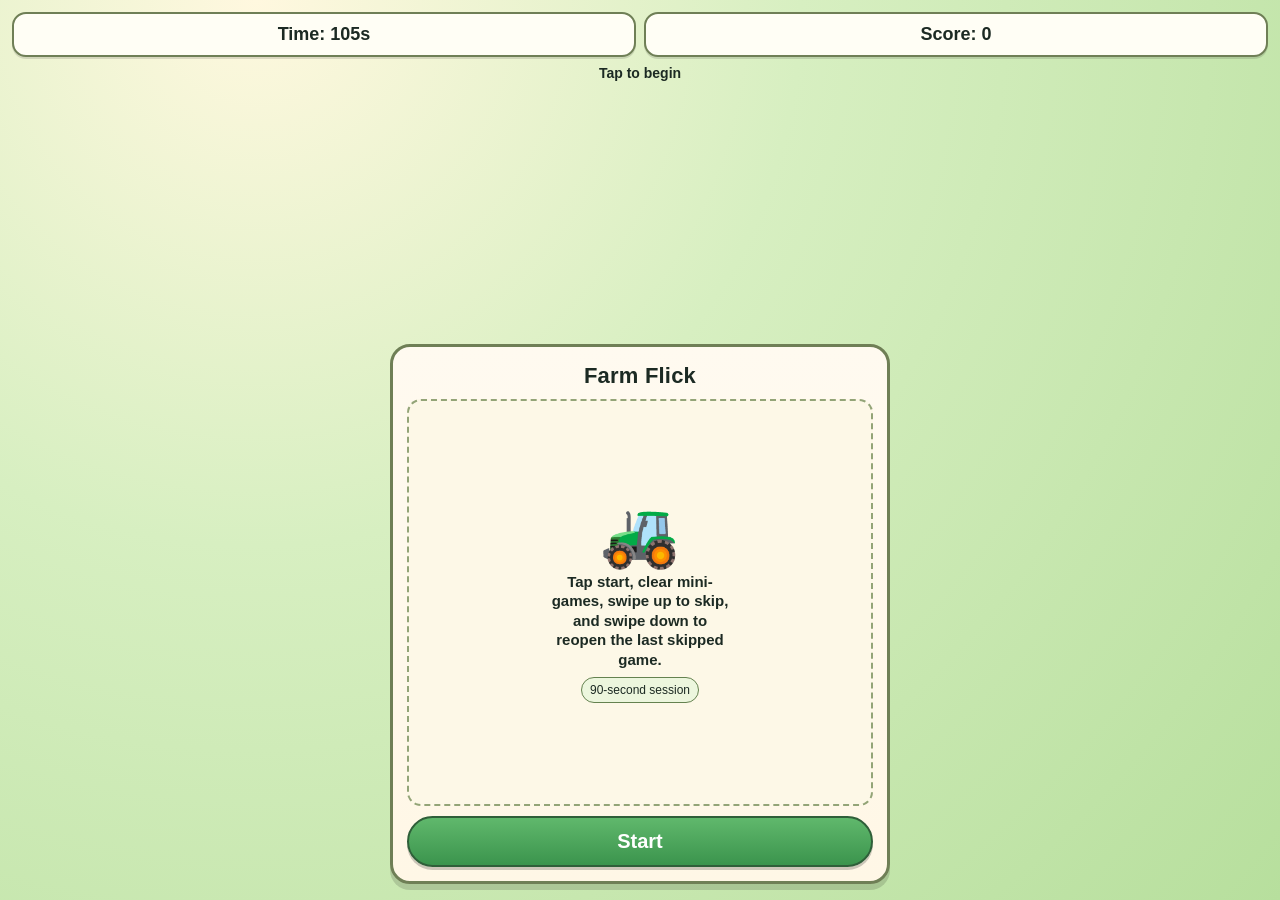
==== src/index.html @ 5ff6b4f6 "games" ====
<!doctype html>
<html lang="en">
<head>
  <meta charset="utf-8">
  <meta name="viewport" content="width=device-width,initial-scale=1,maximum-scale=1,user-scalable=no">
  <title>Farm Flick Framework</title>
  <style>
    :root {
      --bg1: #f6ecd2;
      --bg2: #d7efc1;
      --bg-warn-alpha: 0;
      --bg-warn-alpha-soft: 0;
      --ink: #1c2a23;
      --accent: #2f8f46;
      --card: #fff7e6;
      --card-line: #6f7f56;
      --danger: #e95f5f;
    }
    * {
      box-sizing: border-box;
      -webkit-tap-highlight-color: transparent;
      touch-action: manipulation;
    }
    html, body {
      margin: 0;
      width: 100%;
      height: 100%;
      overflow: hidden;
      font-family: "Trebuchet MS", "Segoe UI", sans-serif;
      color: var(--ink);
      background:
        radial-gradient(
          circle at 82% 14%,
          rgba(255, 66, 66, var(--bg-warn-alpha)) 0%,
          rgba(255, 66, 66, 0) 54%
        ),
        radial-gradient(
          circle at 16% 84%,
          rgba(255, 128, 128, var(--bg-warn-alpha-soft)) 0%,
          rgba(255, 128, 128, 0) 48%
        ),
        radial-gradient(circle at 20% 0%, #fff8df 0%, var(--bg1) 40%, var(--bg2) 100%);
    }
    .app {
      position: relative;
      width: 100%;
      height: 100%;
      display: grid;
      grid-template-rows: auto 1fr auto;
      padding: 12px 12px 16px;
      gap: 8px;
    }
    .hud {
      display: grid;
      grid-template-columns: 1fr 1fr;
      gap: 8px;
    }
    .pill {
      border: 2px solid var(--card-line);
      background: #fffef5;
      border-radius: 14px;
      padding: 10px 12px;
      text-align: center;
      font-weight: 700;
      font-size: 18px;
      box-shadow: 0 2px 0 rgba(0, 0, 0, 0.12);
    }
    .status {
      text-align: center;
      font-size: 14px;
      min-height: 18px;
      font-weight: 700;
    }
    .card-wrap {
      position: relative;
      display: grid;
      place-items: center;
      min-height: 0;
    }
    .card {
      width: min(92vw, 500px);
      height: min(68vh, 540px);
      min-height: 360px;
      border: 3px solid var(--card-line);
      background: linear-gradient(#fffaf0, var(--card));
      border-radius: 20px;
      box-shadow: 0 6px 0 rgba(0, 0, 0, 0.14);
      padding: 16px 14px 14px;
      display: grid;
      grid-template-rows: auto 1fr auto;
      gap: 10px;
      user-select: none;
    }
    .card.enter {
      animation: cardIn .2s ease-out;
    }
    @keyframes cardIn {
      from { transform: translateY(12px); opacity: .7; }
      to { transform: translateY(0); opacity: 1; }
    }
    .card-head {
      text-align: center;
      font-size: 22px;
      font-weight: 800;
      letter-spacing: .2px;
    }
    .card-body {
      border: 2px dashed #93a477;
      border-radius: 14px;
      background: #fdf8e7;
      display: grid;
      place-items: center;
      text-align: center;
      padding: 14px;
    }
    .placeholder-icon {
      font-size: 64px;
      line-height: 1;
      margin-bottom: 6px;
      animation: bob 1s ease-in-out infinite alternate;
    }
    @keyframes bob {
      from { transform: translateY(0); }
      to { transform: translateY(-7px); }
    }
    .hint {
      font-size: 15px;
      line-height: 1.3;
      font-weight: 700;
      max-width: 22ch;
    }
    .chip {
      margin-top: 8px;
      font-size: 12px;
      padding: 5px 8px;
      border-radius: 999px;
      border: 1px solid #64824f;
      background: #ecf6dd;
      display: inline-block;
    }
    .mini-instruction {
      margin-top: 0;
      font-size: 16px;
      font-weight: 800;
      letter-spacing: .01em;
      padding: 8px 14px;
      text-align: center;
      justify-self: center;
      line-height: 1.2;
    }
    .burger-game {
      width: 100%;
      height: 100%;
      display: grid;
      grid-template-rows: auto 1fr;
      align-items: start;
      justify-items: center;
      gap: 10px;
      cursor: url("data:image/svg+xml,%3Csvg xmlns=%27http%3A%2F%2Fwww.w3.org%2F2000%2Fsvg%27 width=%2742%27 height=%2742%27 viewBox=%270 0 28 28%27%3E%3Crect x=%272%27 y=%279%27 width=%2710%27 height=%277%27 rx=%271.5%27 fill=%27%23e6edf3%27 stroke=%27%234d5964%27 stroke-width=%271.5%27/%3E%3Cpath d=%27M12 12h13%27 stroke=%27%237b4e28%27 stroke-width=%273%27 stroke-linecap=%27round%27/%3E%3Cpath d=%27M5 10v5M8 10v5%27 stroke=%27%234d5964%27 stroke-width=%271%27/%3E%3C/svg%3E") 6 20, pointer;
    }
    .grill-scene {
      width: min(304px, 95%);
      height: 100%;
      max-height: 220px;
      border: 3px solid #5a5d63;
      border-radius: 16px;
      background: linear-gradient(#7f838a, #61666d);
      position: relative;
      display: grid;
      grid-template-columns: repeat(3, 1fr);
      align-items: center;
      justify-items: center;
      padding: 10px 8px;
      gap: 8px;
      overflow: hidden;
      cursor: inherit;
    }
    .grill-surface {
      position: absolute;
      inset: 0;
      background:
        repeating-linear-gradient(
          to bottom,
          rgba(0, 0, 0, 0.28) 0 5px,
          rgba(255, 255, 255, 0.06) 5px 12px
      );
      pointer-events: none;
    }
    .burger-smoke-layer {
      position: absolute;
      inset: 0;
      z-index: 4;
      pointer-events: none;
      overflow: hidden;
    }
    .burger-smoke {
      position: absolute;
      width: 14px;
      height: 14px;
      margin-left: -7px;
      margin-top: -7px;
      border-radius: 50%;
      background: rgba(241, 241, 241, 0.78);
      box-shadow:
        0 0 0 2px rgba(214, 214, 214, 0.3) inset,
        0 0 8px rgba(214, 214, 214, 0.3);
      animation: grillSmoke .72s ease-out forwards;
    }
    @keyframes grillSmoke {
      from { opacity: .78; transform: translate(0, 0) scale(var(--ss)); }
      to { opacity: 0; transform: translate(var(--sx), var(--sy)) scale(calc(var(--ss) + .55)); }
    }
    .patty-slot {
      position: relative;
      width: min(90px, 100%);
      aspect-ratio: 1 / 1;
      border: 0;
      background: none;
      border-radius: 50%;
      padding: 0;
      touch-action: none;
      z-index: 2;
      cursor: inherit;
    }
    .patty-face {
      position: absolute;
      inset: 0;
      border-radius: 50%;
      border: 3px solid #4d3023;
      background:
        radial-gradient(circle at 24% 20%, rgba(252, 196, 162, 0.46) 0 14%, transparent 15%),
        radial-gradient(circle at 72% 30%, rgba(235, 150, 122, 0.34) 0 18%, transparent 19%),
        radial-gradient(circle at 32% 70%, rgba(120, 57, 44, 0.3) 0 24%, transparent 25%),
        radial-gradient(circle at 50% 50%, #be7056 0 52%, #99503d 75%, #713828 100%);
      box-shadow:
        inset 0 2px 2px rgba(255, 223, 200, 0.34),
        inset 0 -10px 12px rgba(45, 20, 14, 0.34),
        0 5px 0 rgba(53, 30, 21, 0.44);
      transition: background .16s ease, border-color .16s ease, transform .16s ease, box-shadow .16s ease;
    }
    .patty-face::before,
    .patty-face::after {
      content: "";
      position: absolute;
      pointer-events: none;
    }
    .patty-face::before {
      inset: 14% 12%;
      border-radius: 50%;
      background: repeating-linear-gradient(
        -17deg,
        rgba(104, 54, 39, 0.58) 0 7px,
        rgba(160, 92, 72, 0.24) 7px 13px
      );
      opacity: 0.52;
    }
    .patty-face::after {
      left: 16%;
      right: 16%;
      top: 45%;
      height: 32%;
      border-radius: 999px;
      background: linear-gradient(
        to bottom,
        transparent 0%,
        transparent 18%,
        rgba(66, 33, 24, 0.55) 18%,
        rgba(66, 33, 24, 0.55) 36%,
        transparent 36%,
        transparent 52%,
        rgba(66, 33, 24, 0.5) 52%,
        rgba(66, 33, 24, 0.5) 68%,
        transparent 68%,
        transparent 84%,
        rgba(66, 33, 24, 0.48) 84%,
        rgba(66, 33, 24, 0.48) 100%
      );
      transform: rotate(-4deg);
      opacity: 0.74;
    }
    .patty-mark {
      position: absolute;
      left: 50%;
      top: 53%;
      width: 62%;
      height: 24%;
      margin-left: -31%;
      margin-top: -12%;
      border-radius: 999px;
      background: linear-gradient(
        to bottom,
        rgba(48, 24, 18, 0.66) 0%,
        rgba(48, 24, 18, 0.66) 18%,
        transparent 18%,
        transparent 41%,
        rgba(48, 24, 18, 0.56) 41%,
        rgba(48, 24, 18, 0.56) 60%,
        transparent 60%,
        transparent 83%,
        rgba(48, 24, 18, 0.52) 83%,
        rgba(48, 24, 18, 0.52) 100%
      );
      transform: rotate(-5deg);
      opacity: 0.8;
      transition: background .16s ease, opacity .16s ease, transform .16s ease;
    }
    .patty-slot.is-flipped .patty-face {
      border-color: #3a281f;
      background:
        radial-gradient(circle at 24% 22%, rgba(173, 111, 82, 0.3) 0 12%, transparent 13%),
        radial-gradient(circle at 70% 32%, rgba(110, 62, 45, 0.36) 0 18%, transparent 19%),
        radial-gradient(circle at 34% 68%, rgba(60, 32, 24, 0.32) 0 22%, transparent 23%),
        radial-gradient(circle at 50% 50%, #86513a 0 50%, #643a2a 74%, #492a1f 100%);
      box-shadow:
        inset 0 1px 1px rgba(241, 190, 151, 0.18),
        inset 0 -11px 13px rgba(24, 11, 8, 0.42),
        0 5px 0 rgba(37, 21, 15, 0.5);
      transform: scale(1.03);
    }
    .patty-slot.is-flipped .patty-face::before {
      background: repeating-linear-gradient(
        -17deg,
        rgba(68, 34, 25, 0.64) 0 7px,
        rgba(104, 55, 40, 0.3) 7px 13px
      );
      opacity: 0.42;
    }
    .patty-slot.is-flipped .patty-face::after {
      background: linear-gradient(
        to bottom,
        transparent 0%,
        transparent 16%,
        rgba(34, 16, 12, 0.7) 16%,
        rgba(34, 16, 12, 0.7) 35%,
        transparent 35%,
        transparent 50%,
        rgba(34, 16, 12, 0.65) 50%,
        rgba(34, 16, 12, 0.65) 67%,
        transparent 67%,
        transparent 82%,
        rgba(34, 16, 12, 0.62) 82%,
        rgba(34, 16, 12, 0.62) 100%
      );
      opacity: 0.88;
    }
    .patty-slot.is-flipped .patty-mark {
      background: linear-gradient(
        to bottom,
        rgba(28, 12, 9, 0.76) 0%,
        rgba(28, 12, 9, 0.76) 20%,
        transparent 20%,
        transparent 42%,
        rgba(28, 12, 9, 0.68) 42%,
        rgba(28, 12, 9, 0.68) 61%,
        transparent 61%,
        transparent 84%,
        rgba(28, 12, 9, 0.64) 84%,
        rgba(28, 12, 9, 0.64) 100%
      );
      transform: rotate(-2deg);
      opacity: 0.92;
    }
    .burger-chip {
      margin-top: 2px;
      font-size: 16px;
      font-weight: 800;
      letter-spacing: .01em;
      padding: 8px 14px;
    }
    .bulb-game {
      width: 100%;
      height: 100%;
      display: grid;
      grid-template-rows: auto 1fr auto;
      align-items: start;
      justify-items: center;
      gap: 8px;
    }
    .lamp-scene {
      --lamp-glow: 0;
      --lamp-glow-size: .88;
      position: relative;
      width: min(280px, 92%);
      height: 220px;
    }
    .lamp-glow {
      position: absolute;
      left: 50%;
      top: 40%;
      width: 176px;
      height: 176px;
      border-radius: 50%;
      transform: translate(-50%, -50%) scale(var(--lamp-glow-size));
      background: radial-gradient(
        circle,
        rgba(255, 255, 212, 1) 0%,
        rgba(255, 246, 168, 0.92) 40%,
        rgba(255, 233, 114, 0.46) 66%,
        rgba(255, 237, 132, 0) 100%
      );
      opacity: calc(0.02 + var(--lamp-glow) * 0.98);
      box-shadow:
        0 0 calc(10px + var(--lamp-glow) * 42px) rgba(255, 238, 120, 0.88),
        0 0 calc(18px + var(--lamp-glow) * 58px) rgba(255, 213, 88, 0.5);
      transition: opacity .14s linear, transform .14s ease-out, box-shadow .14s linear;
      pointer-events: none;
    }
    .lamp-stem {
      position: absolute;
      left: 50%;
      top: 24px;
      width: 16px;
      height: 84px;
      margin-left: -8px;
      background: linear-gradient(#557a50, #385739);
      border-radius: 9px;
      border: 2px solid #2f4d30;
    }
    .lamp-socket {
      position: absolute;
      left: 50%;
      top: 102px;
      width: 140px;
      height: 78px;
      margin-left: -70px;
      border-radius: 44px 44px 18px 18px;
      border: 3px solid #486744;
      background: linear-gradient(#a5c98f, #7ba56b);
      box-shadow: inset 0 -8px 0 rgba(0, 0, 0, 0.1);
    }
    .bulb-hit {
      position: absolute;
      left: 50%;
      top: 68px;
      width: 94px;
      height: 132px;
      margin-left: -47px;
      border: 0;
      padding: 0;
      background: none;
      touch-action: none;
      cursor: pointer;
      transform-origin: 50% 58%;
      transform: var(--bulb-transform, translateY(0px));
      transition: transform .16s cubic-bezier(.22, .74, .25, 1);
      will-change: transform;
    }
    .bulb-hit.is-turning {
      animation: bulbTurnInPlace .3s cubic-bezier(.22, .74, .25, 1);
    }
    .bulb-glass {
      position: absolute;
      left: 50%;
      top: 0;
      width: 84px;
      height: 98px;
      margin-left: -42px;
      border-radius: 52% 52% 46% 46%;
      border: 3px solid #607d45;
      background: linear-gradient(#fffbe2, #f4f0d2);
      box-shadow: inset -10px -12px 0 rgba(255, 222, 101, 0.25);
      transition: box-shadow .16s linear, filter .16s linear;
    }
    .bulb-hit.is-turning .bulb-glass {
      filter: brightness(1.06);
      box-shadow:
        inset -6px -12px 0 rgba(255, 222, 101, 0.22),
        inset 11px -8px 0 rgba(255, 255, 255, 0.22);
    }
    .bulb-base {
      position: absolute;
      left: 50%;
      top: 88px;
      width: 40px;
      height: 40px;
      margin-left: -20px;
      border-radius: 8px;
      border: 3px solid #536b47;
      background: repeating-linear-gradient(
        to bottom,
        #ddded2 0 5px,
        #bec0b6 5px 10px
      );
      background-size: 100% 12px;
      background-position: 0 var(--bulb-thread-shift, 0px);
      transition: background-position .16s linear, filter .16s linear;
    }
    .bulb-hit.is-turning .bulb-base {
      filter: brightness(1.08);
    }
    @keyframes bulbTurnInPlace {
      0% {
        transform: var(--bulb-transform, translateY(0px)) translateX(0) scaleX(1) skewY(0deg);
      }
      26% {
        transform: var(--bulb-transform, translateY(0px)) translateX(1px) scaleX(.82) skewY(2deg);
      }
      52% {
        transform: var(--bulb-transform, translateY(0px)) translateX(-1px) scaleX(1) skewY(-2deg);
      }
      78% {
        transform: var(--bulb-transform, translateY(0px)) translateX(1px) scaleX(.88) skewY(1.5deg);
      }
      100% {
        transform: var(--bulb-transform, translateY(0px)) translateX(0) scaleX(1) skewY(0deg);
      }
    }
    .bulb-swipe-hint {
      font-size: 22px;
      font-weight: 900;
      color: #2a6139;
      letter-spacing: 2px;
      animation: bulbHint 1s ease-in-out infinite;
      user-select: none;
    }
    @keyframes bulbHint {
      0%, 100% { transform: translateX(-12px); opacity: .55; }
      50% { transform: translateX(12px); opacity: 1; }
    }
    .bulb-chip {
      margin-top: 0;
    }
    .plant-game {
      width: 100%;
      height: 100%;
      position: relative;
      display: grid;
      grid-template-rows: auto 1fr auto;
      gap: 10px;
      align-items: start;
      justify-items: center;
    }
    .garden-bed {
      width: min(300px, 95%);
      height: 100%;
      max-height: 220px;
      position: relative;
      z-index: 1;
      border: 3px solid #6a8655;
      border-radius: 16px;
      background:
        linear-gradient(to top, #9a6f42 0 30%, #d7bf95 30% 42%, #b7d79b 42% 100%);
      display: grid;
      grid-template-columns: repeat(3, 1fr);
      align-items: end;
      gap: 6px;
      padding: 10px 8px 8px;
    }
    .plant-slot {
      position: relative;
      border: 0;
      background: none;
      height: 100%;
      min-height: 140px;
      padding: 0;
      touch-action: none;
    }
    .plant-pot {
      position: absolute;
      left: 50%;
      bottom: 6px;
      width: 52px;
      height: 38px;
      margin-left: -26px;
      border-radius: 8px 8px 14px 14px;
      border: 3px solid #644427;
      background: linear-gradient(#d08f4f, #a86435);
      box-shadow: inset 0 -6px 0 rgba(0, 0, 0, 0.15);
    }
    .plant-stem {
      position: absolute;
      left: 50%;
      bottom: 42px;
      width: 8px;
      height: 46px;
      margin-left: -4px;
      border-radius: 999px;
      background: #4f7a34;
      transition: transform .15s ease, background .15s ease;
    }
    .plant-leaf {
      position: absolute;
      bottom: 72px;
      width: 30px;
      height: 16px;
      border: 3px solid #44692f;
      background: #78b64d;
      border-radius: 20px 20px 20px 4px;
      transform-origin: center;
      transition: transform .15s ease, background .15s ease, border-color .15s ease;
    }
    .leaf-a {
      left: 50%;
      margin-left: -30px;
      transform: rotate(-24deg);
    }
    .leaf-b {
      left: 50%;
      margin-left: 0;
      transform: scaleX(-1) rotate(-24deg);
    }
    .plant-state {
      position: absolute;
      left: 50%;
      top: 8px;
      margin-left: -20px;
      width: 40px;
      height: 30px;
      border-radius: 999px;
      border: 2px solid #587348;
      background: #edf5d8;
      font-size: 16px;
      font-weight: 900;
      display: grid;
      place-items: center;
      color: #2a4b2f;
      letter-spacing: .2px;
    }
    .plant-slot.is-dry .plant-stem {
      background: #647a4f;
      transform: skewX(-5deg);
    }
    .plant-slot.is-dry .plant-leaf {
      background: #99ad7f;
      border-color: #6d8059;
      transform: rotate(-38deg) scale(.96);
    }
    .plant-slot.is-dry .leaf-b {
      transform: scaleX(-1) rotate(-38deg) scale(.96);
    }
    .plant-slot.is-dry .plant-state {
      background: #f8e8d0;
      border-color: #8e6b3a;
      color: #8b4a2f;
    }
    .can-lane {
      width: min(300px, 95%);
      height: 92px;
      border-radius: 14px;
      border: 2px dashed #8aa270;
      background: #eff8de;
      position: relative;
      z-index: 2;
      overflow: visible;
    }
    .watering-can {
      position: absolute;
      left: 12px;
      top: 24px;
      z-index: 3;
      width: 96px;
      height: 58px;
      border: 0;
      background: none;
      padding: 0;
      touch-action: none;
      cursor: grab;
    }
    .watering-can:active {
      cursor: grabbing;
    }
    .can-body {
      position: absolute;
      left: 8px;
      top: 14px;
      width: 52px;
      height: 34px;
      border-radius: 8px;
      border: 3px solid #335f84;
      background: linear-gradient(#8fd1ff, #5ba8df);
    }
    .can-top {
      position: absolute;
      left: 16px;
      top: 8px;
      width: 34px;
      height: 10px;
      border-radius: 999px;
      border: 3px solid #335f84;
      background: #c6ecff;
    }
    .can-spout {
      position: absolute;
      right: 9px;
      top: 19px;
      width: 34px;
      height: 12px;
      border-radius: 0 999px 999px 0;
      border: 3px solid #335f84;
      border-left-width: 0;
      background: #74b9ea;
    }
    .can-handle {
      position: absolute;
      left: 2px;
      top: 12px;
      width: 20px;
      height: 30px;
      border-radius: 999px 0 0 999px;
      border: 3px solid #335f84;
      border-right-width: 0;
      background: none;
    }
    .plant-chip {
      margin-top: 0;
    }
    .pipe-game {
      width: 100%;
      height: 100%;
      display: grid;
      grid-template-rows: auto 1fr;
      align-items: start;
      justify-items: center;
      gap: 10px;
    }
    .pipe-stage {
      width: min(290px, 95%);
      height: 100%;
      max-height: 238px;
      position: relative;
      border: 3px solid #5e7d65;
      border-radius: 16px;
      background: linear-gradient(#eaf7ff, #cae6f9);
      padding: 12px;
      box-shadow: inset 0 -7px 0 rgba(0, 0, 0, 0.08);
    }
    .pipe-board {
      width: 100%;
      height: 100%;
      display: grid;
      grid-template-columns: repeat(3, 1fr);
      gap: 8px;
    }
    .pipe-source,
    .pipe-drain {
      position: absolute;
      font-size: 26px;
      line-height: 1;
      pointer-events: none;
      filter: drop-shadow(0 1px 0 rgba(0, 0, 0, 0.2));
    }
    .pipe-source {
      left: -12px;
      top: 14px;
    }
    .pipe-drain {
      right: -12px;
      bottom: 14px;
    }
    .pipe-tile {
      position: relative;
      border: 2px solid #698264;
      border-radius: 10px;
      background: #f4fbe8;
      box-shadow: inset 0 -2px 0 rgba(0, 0, 0, 0.08);
      padding: 0;
      overflow: hidden;
      touch-action: manipulation;
    }
    .pipe-tile:active {
      transform: scale(0.98);
    }
    .pipe-tile.is-flow {
      border-color: #3e7da4;
      background: #d9f1ff;
    }
    .pipe-bend {
      --pipe-thickness: 10px;
      --pipe-color: #4f6f78;
      position: absolute;
      inset: 0;
      transform-origin: 50% 50%;
      transform: rotate(var(--pipe-rot, 0deg));
      transition: transform .16s ease-out, filter .16s ease-out;
    }
    .pipe-bend::before,
    .pipe-bend::after {
      content: "";
      position: absolute;
      background: var(--pipe-color);
      transition: background-color .16s ease-out;
    }
    .pipe-bend::before {
      left: calc(50% - (var(--pipe-thickness) / 2));
      top: 0;
      width: var(--pipe-thickness);
      height: 50%;
      border-radius: 999px 999px 0 0;
    }
    .pipe-bend::after {
      left: 0;
      top: calc(50% - (var(--pipe-thickness) / 2));
      width: 50%;
      height: var(--pipe-thickness);
      border-radius: 999px 0 0 999px;
    }
    .pipe-tile.is-flow .pipe-bend {
      --pipe-color: #2e9fdd;
      filter: drop-shadow(0 0 4px rgba(46, 159, 221, 0.65));
    }
    .pipe-chip {
      margin-top: 0;
    }
    .wires-game {
      width: 100%;
      height: 100%;
      display: grid;
      grid-template-rows: auto 1fr;
      align-items: start;
      justify-items: center;
      gap: 10px;
    }
    .wires-stage {
      width: min(338px, 96%);
      height: 100%;
      max-height: 268px;
      border: 3px solid #5d735e;
      border-radius: 16px;
      background: linear-gradient(#f3f9ef, #dbeecf);
      box-shadow: inset 0 -7px 0 rgba(0, 0, 0, 0.08);
      padding: 12px;
      display: grid;
      grid-template-rows: auto 1fr;
      gap: 10px;
    }
    .wires-meter {
      height: 16px;
      display: grid;
      grid-template-columns: repeat(3, minmax(0, 1fr));
      gap: 6px;
      align-items: stretch;
    }
    .wires-meter-segment {
      border-radius: 999px;
      border: 2px solid #7f906f;
      background: #ebf2e6;
      box-shadow: inset 0 -2px 0 rgba(0, 0, 0, 0.12);
      transition: background .16s ease, border-color .16s ease, box-shadow .16s ease;
    }
    .wires-meter-segment.is-on {
      border-color: #3f8550;
      background: linear-gradient(#9ce280, #61b64e);
      box-shadow:
        inset 0 -2px 0 rgba(0, 0, 0, 0.16),
        0 0 9px rgba(89, 170, 95, 0.36);
    }
    .wires-panel {
      position: relative;
      width: 100%;
      height: 100%;
      min-height: 170px;
      border: 2px solid #7f926f;
      border-radius: 12px;
      background:
        radial-gradient(circle at 50% 50%, rgba(244, 255, 231, 0.74) 0%, rgba(244, 255, 231, 0) 56%),
        linear-gradient(#eef8e7, #d8ebcc);
      display: grid;
      grid-template-columns: 1fr 1fr;
      column-gap: 8px;
      padding: 8px;
      touch-action: none;
      overflow: hidden;
      transition: border-color .14s ease, box-shadow .14s ease;
    }
    .wires-panel.is-invalid {
      border-color: #be6666;
      box-shadow: 0 0 0 2px rgba(190, 102, 102, 0.22);
      animation: wiresInvalid .24s ease;
    }
    @keyframes wiresInvalid {
      0%, 100% { transform: translateX(0); }
      30% { transform: translateX(-3px); }
      60% { transform: translateX(3px); }
    }
    .wires-canvas {
      position: absolute;
      inset: 0;
      width: 100%;
      height: 100%;
      pointer-events: none;
      overflow: visible;
    }
    .wires-line {
      opacity: 0;
      transition: opacity .12s linear;
      filter: drop-shadow(0 0 4px rgba(0, 0, 0, 0.2));
    }
    .wires-active-line {
      stroke-dasharray: 11 9;
      animation: wiresFlow .62s linear infinite;
    }
    @keyframes wiresFlow {
      to { stroke-dashoffset: -20; }
    }
    .wires-side {
      position: relative;
      z-index: 1;
      display: grid;
      grid-template-rows: repeat(3, minmax(0, 1fr));
      gap: 9px;
      align-items: stretch;
    }
    .wires-left {
      justify-items: start;
    }
    .wires-right {
      justify-items: end;
    }
    .wires-start,
    .wires-socket {
      border-radius: 14px;
      border: 2px solid #798b70;
      box-shadow: inset 0 -2px 0 rgba(0, 0, 0, 0.08);
      display: flex;
      align-items: center;
      justify-content: center;
      padding: 0;
    }
    .wires-start {
      width: min(64px, 100%);
      min-height: 52px;
      background: #f9fff4;
      color: #27442c;
      cursor: grab;
      touch-action: none;
      transition: transform .09s ease, border-color .14s ease, background .14s ease, opacity .14s ease;
    }
    .wires-start:active {
      transform: scale(0.98);
      cursor: grabbing;
    }
    .wires-start.is-connected {
      border-color: #577d57;
      background: #deeed4;
      cursor: default;
      opacity: 0.9;
    }
    .wires-start-dot {
      width: 18px;
      height: 18px;
      border-radius: 50%;
      border: 3px solid #36503a;
      background: var(--wire-color);
      box-shadow: 0 0 0 2px rgba(90, 120, 94, 0.18);
      flex: none;
    }
    .wires-start-pin {
      width: 10px;
      height: 6px;
      margin-left: 4px;
      border-radius: 0 999px 999px 0;
      background: #5a7060;
      box-shadow: inset 0 -1px 0 rgba(0, 0, 0, 0.18);
      flex: none;
    }
    .wires-socket {
      width: min(58px, 100%);
      min-height: 46px;
      background: #f6f5ec;
      color: #2f4833;
      pointer-events: none;
      transition: border-color .14s ease, background .14s ease;
    }
    .wires-socket-ring {
      width: 18px;
      height: 18px;
      border-radius: 50%;
      border: 3px solid var(--wire-color);
      background: #fcfff7;
      box-shadow: inset 0 0 0 2px rgba(255, 255, 255, 0.7);
      flex: none;
      order: 2;
    }
    .wires-socket.is-filled {
      border-color: #567c57;
      background: #dfefd4;
    }
    .wires-socket.is-filled .wires-socket-ring {
      background: var(--wire-color);
      box-shadow:
        inset 0 0 0 2px rgba(255, 255, 255, 0.54),
        0 0 9px rgba(72, 112, 88, 0.26);
    }
    .wires-chip {
      margin-top: 0;
    }
    .letterfill-game {
      width: 100%;
      height: 100%;
      display: grid;
      grid-template-rows: auto auto 1fr;
      align-content: start;
      justify-items: center;
      gap: 12px;
    }
    .letterfill-board {
      width: min(334px, 96%);
      display: block;
    }
    .letterfill-row {
      display: grid;
      grid-template-columns: repeat(8, minmax(0, 1fr));
      gap: 6px;
      align-items: stretch;
      width: 100%;
    }
    .letterfill-slot {
      min-height: 42px;
      border-radius: 10px;
      border: 2px solid #718365;
      background: #f9fff2;
      box-shadow: inset 0 -2px 0 rgba(0, 0, 0, 0.09);
      font-size: 30px;
      font-weight: 900;
      line-height: 1;
      letter-spacing: .02em;
      color: #2f4a2f;
      padding: 0;
      transition: transform .1s ease, border-color .14s ease, background .14s ease;
    }
    .letterfill-slot:active {
      transform: scale(0.98);
    }
    .letterfill-slot.is-fixed {
      background: #eef5e2;
      border-color: #79896d;
      color: #395036;
      cursor: default;
    }
    .letterfill-slot.is-missing {
      background: #fff8e3;
      border-color: #9e854a;
      color: #8d6824;
    }
    .letterfill-slot.is-filled {
      background: #dff2d7;
      border-color: #588153;
      color: #26482b;
    }
    .letterfill-slot.is-word-start {
      margin-left: 10px;
    }
    .letterfill-tiles {
      width: min(196px, 74%);
      display: grid;
      grid-auto-flow: column;
      grid-auto-columns: minmax(0, 1fr);
      gap: 10px;
      justify-items: center;
      margin-top: 12px;
    }
    .letterfill-tile {
      width: 100%;
      min-height: 46px;
      border-radius: 12px;
      border: 2px solid #637e56;
      background: linear-gradient(#edf8de, #d7edc4);
      box-shadow:
        inset 0 -3px 0 rgba(0, 0, 0, 0.11),
        0 2px 0 rgba(0, 0, 0, 0.1);
      font-size: 32px;
      font-weight: 900;
      line-height: 1;
      letter-spacing: .03em;
      color: #2b4a2c;
      transition: transform .1s ease, border-color .14s ease, background .14s ease, opacity .14s ease;
      touch-action: none;
      cursor: grab;
    }
    .letterfill-tile:active {
      transform: scale(0.97);
    }
    .letterfill-tile.is-dragging {
      border-color: #3d7e52;
      background: linear-gradient(#d8f5c7, #bde7a9);
      box-shadow:
        inset 0 -3px 0 rgba(0, 0, 0, 0.14),
        0 0 0 2px rgba(61, 126, 82, 0.2);
      opacity: 0.72;
      cursor: grabbing;
    }
    .letterfill-tile.is-used {
      opacity: 0.42;
      border-color: #7b8b75;
      background: linear-gradient(#edf2e7, #d9dfd1);
      cursor: default;
    }
    .letterfill-drag-ghost {
      position: fixed;
      left: 0;
      top: 0;
      width: 48px;
      height: 48px;
      margin-left: -24px;
      margin-top: -24px;
      border-radius: 12px;
      border: 2px solid #3d7e52;
      background: linear-gradient(#d8f5c7, #bde7a9);
      box-shadow:
        inset 0 -3px 0 rgba(0, 0, 0, 0.14),
        0 5px 10px rgba(0, 0, 0, 0.2);
      display: grid;
      place-items: center;
      font-size: 30px;
      font-weight: 900;
      letter-spacing: .03em;
      color: #254429;
      pointer-events: none;
      z-index: 20;
      transform: rotate(-4deg);
    }
    .letterfill-slot.is-invalid,
    .letterfill-tile.is-invalid {
      animation: letterfillInvalid .18s ease;
      border-color: #b66161;
    }
    @keyframes letterfillInvalid {
      0%, 100% { transform: translateX(0); }
      30% { transform: translateX(-3px); }
      60% { transform: translateX(3px); }
    }
    .letterfill-chip {
      margin-top: 0;
    }
    .vanish-game {
      width: 100%;
      height: 100%;
      display: grid;
      grid-template-rows: auto 1fr;
      align-items: start;
      justify-items: center;
      gap: 10px;
    }
    .vanish-scene {
      width: min(300px, 95%);
      height: 100%;
      max-height: 238px;
      border: 3px solid #5e6180;
      border-radius: 16px;
      background:
        radial-gradient(circle at 30% 20%, #2f3955 0%, #1d2236 45%, #101423 100%);
      box-shadow: inset 0 -8px 0 rgba(0, 0, 0, 0.3);
      padding: 12px;
      display: grid;
      place-items: center;
    }
    .vanish-grid {
      width: min(236px, 100%);
      height: min(236px, 100%);
      display: grid;
      grid-template-columns: repeat(4, 1fr);
      grid-template-rows: repeat(4, 1fr);
      gap: 7px;
    }
    .vanish-tile {
      position: relative;
      border: 2px solid #5a5f75;
      border-radius: 10px;
      background: linear-gradient(#868ca5, #62687f);
      box-shadow:
        inset 0 -3px 0 rgba(0, 0, 0, 0.22),
        0 0 0 1px rgba(255, 255, 255, 0.06);
      padding: 0;
      touch-action: manipulation;
      transition: background .16s ease, border-color .16s ease, box-shadow .16s ease, transform .1s ease;
    }
    .vanish-tile:active {
      transform: scale(0.97);
    }
    .vanish-tile.is-safe-preview,
    .vanish-tile.is-revealed {
      border-color: #4eaf6d;
      background: linear-gradient(#80d993, #54a967);
      box-shadow:
        inset 0 -3px 0 rgba(0, 0, 0, 0.18),
        0 0 10px rgba(111, 230, 149, 0.35);
    }
    .vanish-tile.is-pit-flash {
      border-color: #c24f4f;
      background: linear-gradient(#ee8484, #cc5f5f);
      box-shadow: inset 0 -3px 0 rgba(0, 0, 0, 0.22);
    }
    .vanish-tile.is-avatar::before {
      content: "";
      position: absolute;
      left: 50%;
      top: 50%;
      width: 52%;
      height: 52%;
      border-radius: 50%;
      border: 2px solid #2f5635;
      background: radial-gradient(circle at 38% 36%, #fdf2cf 0 25%, #d2bc83 65%, #9f8657 100%);
      transform: translate(-50%, -50%);
      box-shadow: 0 1px 0 rgba(0, 0, 0, 0.3);
    }
    .vanish-marker {
      position: absolute;
      right: 6px;
      top: 4px;
      font-size: 11px;
      line-height: 1;
      font-weight: 900;
      color: #f2f5ff;
      text-shadow: 0 1px 0 rgba(0, 0, 0, 0.45);
      pointer-events: none;
    }
    .vanish-tile.is-start .vanish-marker {
      color: #fff6d2;
    }
    .vanish-tile.is-goal .vanish-marker {
      color: #ffe07e;
      font-size: 12px;
    }
    .vanish-chip {
      margin-top: 0;
    }
    .cooking-game {
      width: 100%;
      height: 100%;
      display: grid;
      grid-template-rows: auto auto 1fr;
      gap: 8px;
      align-content: start;
    }
    .cooking-chip {
      margin-bottom: 2px;
    }
    .cooking-game-icons {
      align-items: stretch;
    }
    .cooking-scene {
      border: 2px solid #8f6c45;
      border-radius: 12px;
      background:
        radial-gradient(circle at 20% 0%, rgba(255, 242, 210, 0.9) 0%, rgba(255, 242, 210, 0) 44%),
        linear-gradient(#c89662, #b17d4c);
      box-shadow: inset 0 -6px 0 rgba(85, 45, 15, 0.25);
      padding: 10px;
      display: grid;
      grid-template-columns: minmax(62px, 84px) 1fr;
      gap: 10px;
      align-items: stretch;
      touch-action: none;
      user-select: none;
    }
    .cooking-counter {
      display: grid;
      grid-template-columns: 1fr;
      grid-template-rows: repeat(3, minmax(0, 1fr));
      gap: 6px;
      min-height: 148px;
    }
    .cooking-bowl-wrap {
      display: grid;
      justify-items: center;
      align-content: stretch;
      width: 100%;
      height: 100%;
    }
    .cooking-item {
      border: 2px solid #8f6c45;
      border-radius: 10px;
      background: #ffe3ba;
      padding: 4px 0;
      display: grid;
      place-items: center;
      box-shadow: inset 0 -2px 0 rgba(0, 0, 0, 0.12);
      touch-action: none;
      min-height: 42px;
      height: 100%;
      cursor: grab;
    }
    .cooking-item:active {
      transform: scale(0.98);
      cursor: grabbing;
    }
    .cooking-item.is-selected {
      border-color: #2f7f46;
      background: #d9f5cd;
      box-shadow: 0 0 0 2px rgba(47, 127, 70, 0.18);
    }
    .cooking-item.is-consumed {
      visibility: hidden;
      pointer-events: none;
      cursor: default;
    }
    .cooking-item-icon {
      font-size: 25px;
      line-height: 1;
    }
    .cooking-bowl {
      width: min(96%, 252px);
      min-height: 148px;
      height: 100%;
      border: 3px solid #7a4c28;
      border-radius: 16px;
      background: linear-gradient(#fff4df, #f7d9af);
      box-shadow: inset 0 -4px 0 rgba(75, 35, 11, 0.22);
      display: grid;
      place-items: center;
      position: relative;
      touch-action: manipulation;
      transition: transform .14s ease, box-shadow .14s ease, border-color .14s ease;
    }
    .cooking-bowl:active {
      transform: scale(0.99);
    }
    .cooking-bowl-main {
      font-size: 56px;
      line-height: 1;
    }
    .cooking-bowl-fill {
      position: absolute;
      bottom: 16px;
      font-size: 28px;
      line-height: 1;
      display: flex;
      gap: 2px;
      align-items: center;
      justify-content: center;
      max-width: 92%;
      flex-wrap: wrap;
      pointer-events: none;
    }
    .cooking-fill-dot {
      font-size: 20px;
      line-height: 1;
      filter: drop-shadow(0 1px 0 rgba(0, 0, 0, 0.18));
    }
    .cooking-bowl.is-stage-1 {
      transform: none;
    }
    .cooking-bowl.is-stage-2 {
      transform: none;
    }
    .cooking-bowl.is-drop-target {
      border-color: #3a8b4f;
      box-shadow:
        inset 0 -4px 0 rgba(75, 35, 11, 0.2),
        0 0 0 3px rgba(58, 139, 79, 0.24);
    }
    .cooking-recipe-bottom {
      border: 2px dashed #8f6c45;
      border-radius: 12px;
      background: #fff3de;
      display: grid;
      grid-template-columns: auto auto auto auto auto;
      gap: 8px;
      justify-content: center;
      align-items: center;
      min-height: 44px;
      padding: 6px 8px;
    }
    .recipe-dot {
      width: 30px;
      height: 30px;
      border-radius: 50%;
      border: 2px solid #8f6c45;
      background: #fffdf8;
      display: grid;
      place-items: center;
      font-size: 17px;
      opacity: 0.9;
      transition: transform .14s ease, box-shadow .14s ease, border-color .14s ease;
    }
    .recipe-dot.is-added {
      border-color: #3d8751;
      box-shadow: 0 0 0 2px rgba(61, 135, 81, 0.2);
      transform: scale(1.08);
    }
    .recipe-plus,
    .recipe-arrow {
      font-size: 16px;
      font-weight: 900;
      color: #6f4b2a;
      line-height: 1;
    }
    .cooking-game.is-complete .cooking-recipe-bottom {
      visibility: hidden;
      pointer-events: none;
    }
    .cooking-item.is-shaking {
      animation: cookingShake .22s linear;
    }
    .cooking-drag-ghost {
      position: absolute;
      left: 0px;
      top: 0px;
      transform: translate3d(0, 0, 0) translate(-50%, -50%);
      font-size: 34px;
      line-height: 1;
      pointer-events: none;
      z-index: 8;
      filter: drop-shadow(0 2px 1px rgba(0, 0, 0, 0.35));
      will-change: transform;
    }
    @keyframes cookingShake {
      0% { transform: translateX(0); }
      25% { transform: translateX(-3px); }
      50% { transform: translateX(3px); }
      75% { transform: translateX(-2px); }
      100% { transform: translateX(0); }
    }
    .cooking-continue {
      justify-self: center;
      font-size: 0;
      width: 54px;
      height: 46px;
      padding: 0;
      border-radius: 14px;
    }
    .cooking-continue::before {
      content: "▶";
      font-size: 22px;
      line-height: 1;
    }
    .dino-game {
      width: 100%;
      height: 100%;
      display: grid;
      grid-template-rows: auto 1fr;
      align-items: start;
      justify-items: center;
      gap: 10px;
    }
    .dino-scene {
      width: min(300px, 95%);
      height: 100%;
      max-height: 238px;
      position: relative;
      border: 3px solid #6a8655;
      border-radius: 16px;
      background:
        radial-gradient(circle at 84% 14%, rgba(255, 255, 255, 0.52) 0%, rgba(255, 255, 255, 0) 38%),
        linear-gradient(to top, #9a6f42 0 31%, #d7bf95 31% 43%, #b7d79b 43% 100%);
      box-shadow: inset 0 -7px 0 rgba(0, 0, 0, 0.1);
      overflow: hidden;
    }
    .dino-fence {
      position: absolute;
      left: 0;
      right: 0;
      bottom: 4px;
      height: 28px;
      background:
        repeating-linear-gradient(
          to right,
          #c19162 0 14px,
          #b57f53 14px 18px
        );
      border-top: 3px solid #875a37;
      box-shadow: inset 0 6px 0 rgba(255, 255, 255, 0.14);
      pointer-events: none;
    }
    .dino-flower {
      position: absolute;
      width: 18px;
      height: 18px;
      border-radius: 50%;
      background: #ffd7ea;
      border: 2px solid #bc6d92;
      box-shadow:
        -8px 6px 0 -2px #ffd7ea,
        8px 6px 0 -2px #ffd7ea,
        0 11px 0 -6px #ffef97;
      opacity: 0.88;
      pointer-events: none;
    }
    .dino-flower.f1 {
      left: 24px;
      bottom: 72px;
      transform: scale(0.9);
    }
    .dino-flower.f2 {
      right: 28px;
      bottom: 80px;
      transform: scale(0.8);
    }
    .dinosaur {
      position: absolute;
      left: 50%;
      bottom: 66px;
      width: 132px;
      height: 106px;
      margin-left: -66px;
      border: 0;
      background: none;
      padding: 0;
      touch-action: manipulation;
      transform: translateX(var(--dino-shift, 0px)) scale(var(--dino-scale, 1));
      transition: transform .24s ease-out;
    }
    .dino-body {
      position: absolute;
      left: 14px;
      top: 28px;
      width: 80px;
      height: 54px;
      border-radius: 30px 28px 24px 24px;
      border: 3px solid #44692f;
      background: linear-gradient(#93cc63, #6ba649);
      box-shadow: inset 0 -6px 0 rgba(0, 0, 0, 0.14);
    }
    .dino-tail {
      position: absolute;
      left: 2px;
      top: 43px;
      width: 36px;
      height: 14px;
      border-radius: 999px 4px 4px 999px;
      border: 3px solid #44692f;
      border-right-width: 0;
      background: #6ba44a;
      transform-origin: right center;
      animation: dinoTail .9s ease-in-out infinite alternate;
    }
    @keyframes dinoTail {
      from { transform: rotate(-9deg); }
      to { transform: rotate(8deg); }
    }
    .dino-head {
      position: absolute;
      right: 14px;
      top: 10px;
      width: 46px;
      height: 38px;
      border-radius: 18px;
      border: 3px solid #44692f;
      background: linear-gradient(#9ed76d, #75b14f);
      box-shadow: inset 0 -4px 0 rgba(0, 0, 0, 0.14);
      transition: transform .14s ease-out;
    }
    .dinosaur.is-tapped .dino-head {
      transform: translateY(-5px) rotate(-7deg);
    }
    .dino-eye {
      position: absolute;
      right: 10px;
      top: 10px;
      width: 8px;
      height: 8px;
      border-radius: 50%;
      border: 2px solid #2e4324;
      background: #1f2d17;
    }
    .dino-cheek {
      position: absolute;
      right: 9px;
      bottom: 8px;
      width: 9px;
      height: 6px;
      border-radius: 999px;
      background: rgba(255, 184, 184, 0.78);
    }
    .dino-leg {
      position: absolute;
      bottom: 4px;
      width: 18px;
      height: 26px;
      border-radius: 10px 10px 7px 7px;
      border: 3px solid #44692f;
      background: #669f47;
      box-shadow: inset 0 -4px 0 rgba(0, 0, 0, 0.15);
    }
    .dino-leg.l1 {
      left: 28px;
    }
    .dino-leg.l2 {
      left: 62px;
    }
    .dino-pop {
      position: absolute;
      left: var(--spark-x, 50%);
      top: var(--spark-y, 48%);
      transform: translate(-50%, -50%);
      font-size: 19px;
      line-height: 1;
      pointer-events: none;
      animation: dinoPop .56s ease-out forwards;
    }
    @keyframes dinoPop {
      from { opacity: .95; transform: translate(-50%, -46%) scale(.75); }
      to { opacity: 0; transform: translate(-50%, -98%) scale(1.12); }
    }
    .dino-chip {
      margin-top: 0;
    }
    .maze-game {
      width: 100%;
      height: 100%;
      display: grid;
      grid-template-rows: auto 1fr;
      align-items: start;
      justify-items: center;
      gap: 10px;
    }
    .maze-stage {
      position: relative;
      width: min(304px, 95%);
      height: 100%;
      max-height: 238px;
      border: 3px solid #4f7356;
      border-radius: 16px;
      background:
        radial-gradient(circle at 80% 12%, rgba(255, 255, 255, 0.45) 0%, rgba(255, 255, 255, 0) 36%),
        linear-gradient(to top, #34453b 0%, #43594b 20%, #587264 40%, #668977 100%);
      box-shadow: inset 0 -8px 0 rgba(0, 0, 0, 0.2);
      overflow: hidden;
      touch-action: pan-y;
      outline: none;
    }
    .maze-stage:focus-visible {
      box-shadow:
        inset 0 -8px 0 rgba(0, 0, 0, 0.2),
        0 0 0 3px rgba(110, 178, 125, 0.35);
    }
    .maze-wall {
      position: absolute;
      top: 0;
      bottom: 0;
      width: 14px;
      border-left: 2px solid #2b3f33;
      border-right: 2px solid #2b3f33;
      background:
        repeating-linear-gradient(
          to bottom,
          #879d89 0 10px,
          #6d876f 10px 20px
        );
      opacity: 0.95;
      z-index: 2;
      pointer-events: none;
    }
    .maze-wall-left {
      left: 0;
    }
    .maze-wall-right {
      right: 0;
    }
    .maze-lanes {
      position: absolute;
      inset: 0 14px;
      display: grid;
      grid-template-columns: repeat(3, minmax(0, 1fr));
      pointer-events: none;
      z-index: 1;
    }
    .maze-lane {
      border-left: 1px dashed rgba(227, 246, 221, 0.2);
      border-right: 1px dashed rgba(227, 246, 221, 0.2);
    }
    .maze-finish {
      position: absolute;
      left: 16px;
      right: 16px;
      top: 6px;
      height: 26px;
      border-radius: 9px;
      border: 2px solid #30633d;
      background:
        repeating-linear-gradient(
          90deg,
          #dcefd4 0 10px,
          #77a06f 10px 20px
        );
      color: #24452d;
      font-size: 11px;
      font-weight: 900;
      letter-spacing: 0.14em;
      display: grid;
      place-items: center;
      box-shadow: 0 2px 0 rgba(0, 0, 0, 0.2);
      transition: filter .18s ease, transform .18s ease, border-color .18s ease;
      z-index: 4;
      pointer-events: none;
    }
    .maze-finish.is-open {
      border-color: #4cad62;
      filter: brightness(1.12);
      transform: scale(1.02);
    }
    .maze-obstacles {
      position: absolute;
      inset: 0;
      z-index: 3;
      pointer-events: none;
    }
    .maze-obstacle {
      position: absolute;
      left: 14px;
      right: 14px;
      height: 48px;
      transform: translateZ(0);
    }
    .maze-obstacle-strip {
      width: 100%;
      height: 100%;
      display: grid;
      grid-template-columns: repeat(3, minmax(0, 1fr));
      gap: 4px;
      align-items: stretch;
    }
    .maze-cell {
      border-radius: 8px;
    }
    .maze-cell.is-gap {
      background: transparent;
      border: 0;
      box-shadow: none;
    }
    .maze-cell.is-block {
      border: 2px solid #4e6255;
      box-shadow: inset 0 -4px 0 rgba(0, 0, 0, 0.2);
    }
    .maze-obstacle.is-wall .maze-cell.is-block {
      background:
        repeating-linear-gradient(
          -45deg,
          #8d9d8f 0 8px,
          #788c7c 8px 16px
        );
      border-color: #4a5f4f;
    }
    .maze-obstacle.is-pillar .maze-cell.is-block {
      background:
        linear-gradient(to right, #647d6f 0 24%, #8ea294 24% 76%, #647d6f 76% 100%);
      border-color: #445c4d;
      width: 70%;
      justify-self: center;
    }
    .maze-obstacle.is-gate .maze-cell.is-block {
      background:
        repeating-linear-gradient(
          to right,
          #8ea39f 0 6px,
          #5f7974 6px 12px
        );
      border-color: #3d5d57;
    }
    .maze-avatar {
      position: absolute;
      bottom: 20px;
      left: 50%;
      width: 42px;
      height: 50px;
      margin-left: -21px;
      pointer-events: none;
      z-index: 5;
      transition: left .12s ease-out;
      transform: translateX(-50%);
    }
    .maze-avatar-head {
      position: absolute;
      left: 50%;
      top: 0;
      width: 18px;
      height: 18px;
      margin-left: -9px;
      border-radius: 50%;
      border: 2px solid #38513f;
      background: radial-gradient(circle at 40% 35%, #fff0d0 0%, #d7be92 70%, #bfa173 100%);
    }
    .maze-avatar-body {
      position: absolute;
      left: 50%;
      top: 16px;
      width: 30px;
      height: 32px;
      margin-left: -15px;
      border-radius: 9px;
      border: 2px solid #305d3c;
      background:
        linear-gradient(#7ac078 0 58%, #44515d 58% 100%);
      box-shadow: inset 0 -4px 0 rgba(0, 0, 0, 0.18);
    }
    .maze-avatar.is-shifting {
      animation: mazeShift .15s ease-out;
    }
    @keyframes mazeShift {
      from { transform: translateX(-50%) scale(0.96); }
      to { transform: translateX(-50%) scale(1); }
    }
    .maze-stage.is-hit {
      animation: mazeHit .19s ease;
    }
    @keyframes mazeHit {
      0%, 100% { filter: brightness(1); }
      40% { filter: brightness(1.15) saturate(1.1); }
    }
    .maze-stage.is-wall-bump .maze-avatar {
      animation: mazeBump .16s ease;
    }
    @keyframes mazeBump {
      0%, 100% { transform: translateX(-50%) translateY(0); }
      50% { transform: translateX(-50%) translateY(-2px); }
    }
    .maze-chip {
      margin-top: 0;
    }
    .harvest-game {
      width: 100%;
      height: 100%;
      display: grid;
      grid-template-rows: auto auto 1fr;
      gap: 8px;
      align-items: stretch;
    }
    .harvest-hud {
      display: grid;
      grid-template-columns: 1fr 1fr;
      gap: 8px;
      align-items: center;
    }
    .harvest-chip {
      margin: 0;
      justify-self: stretch;
      text-align: center;
    }
    .harvest-scene {
      position: relative;
      border: 3px solid #678155;
      border-radius: 16px;
      background:
        radial-gradient(circle at 20% 12%, rgba(255, 255, 255, 0.52) 0%, rgba(255, 255, 255, 0) 36%),
        linear-gradient(to top, #a6764b 0 20%, #d1ba8f 20% 30%, #b7d79b 30% 100%);
      overflow: hidden;
      touch-action: none;
      outline: none;
    }
    .harvest-ground {
      position: absolute;
      left: 0;
      right: 0;
      bottom: 0;
      height: 48px;
      background:
        repeating-linear-gradient(
          to right,
          rgba(255, 255, 255, 0.08) 0 14px,
          rgba(255, 255, 255, 0) 14px 28px
        ),
        linear-gradient(#8e6d48, #765537);
      border-top: 3px solid #644225;
    }
    .harvest-falls,
    .harvest-feedback {
      position: absolute;
      inset: 0;
      pointer-events: none;
    }
    .harvest-item {
      position: absolute;
      width: 30px;
      height: 30px;
      margin-left: -15px;
      margin-top: -15px;
      font-size: 0;
      line-height: 0;
      filter: drop-shadow(0 2px 1px rgba(0, 0, 0, 0.24));
      user-select: none;
    }
    .harvest-item::before {
      position: absolute;
      inset: 0;
      display: grid;
      place-items: center;
      font-size: 24px;
      line-height: 1;
      content: "";
    }
    .harvest-item.is-apple::before {
      content: "🍎";
      transform: rotate(-8deg);
    }
    .harvest-item.is-orange::before {
      content: "🍊";
      transform: rotate(5deg);
    }
    .harvest-item.is-pear::before {
      content: "🍐";
      transform: rotate(-4deg);
    }
    .harvest-basket {
      position: absolute;
      bottom: 8px;
      left: 50%;
      width: 86px;
      height: 46px;
      margin-left: -43px;
      border: 3px solid #6a4525;
      border-radius: 14px 14px 18px 18px;
      background:
        repeating-linear-gradient(
          to right,
          rgba(255, 255, 255, 0.14) 0 7px,
          rgba(255, 255, 255, 0.02) 7px 13px
        ),
        linear-gradient(#d39a61, #ab7040);
      box-shadow: inset 0 -6px 0 rgba(0, 0, 0, 0.16);
      pointer-events: none;
      transition: transform .1s ease;
    }
    .harvest-basket::before {
      content: "";
      position: absolute;
      left: 50%;
      top: -18px;
      width: 52px;
      height: 24px;
      margin-left: -26px;
      border: 3px solid #744b27;
      border-bottom: 0;
      border-radius: 999px 999px 0 0;
      background: none;
      opacity: 0.8;
    }
    .harvest-basket.is-hit {
      animation: harvestBasketHit .14s ease-out;
    }
    .harvest-float {
      position: absolute;
      transform: translate(-50%, -50%);
      font-size: 15px;
      line-height: 1;
      font-weight: 900;
      text-shadow: 0 1px 0 rgba(0, 0, 0, 0.38);
      animation: harvestFloat .62s ease-out forwards;
      pointer-events: none;
    }
    .harvest-float.is-positive {
      color: #f5ff8f;
    }
    .harvest-float.is-neutral {
      color: #f8e5d2;
    }
    .harvest-help {
      justify-self: center;
      margin-bottom: 2px;
    }
    @keyframes harvestBasketHit {
      0% { transform: translateY(0) scale(1); }
      50% { transform: translateY(-4px) scale(1.04); }
      100% { transform: translateY(0) scale(1); }
    }
    @keyframes harvestFloat {
      from { opacity: 1; transform: translate(-50%, -50%) scale(0.82); }
      to { opacity: 0; transform: translate(-50%, -132%) scale(1.08); }
    }
    .baseball-game {
      width: 100%;
      height: 100%;
      display: grid;
      grid-template-rows: auto 1fr auto;
      gap: 10px;
      align-items: stretch;
    }
    .baseball-chip {
      margin: 0;
      justify-self: center;
      text-align: center;
    }
    .baseball-scene {
      position: relative;
      border: 3px solid #607953;
      border-radius: 16px;
      overflow: hidden;
      background:
        radial-gradient(circle at 17% 14%, rgba(255, 255, 255, 0.54) 0%, rgba(255, 255, 255, 0) 38%),
        linear-gradient(to top, #b67d53 0 24%, #d6c79f 24% 34%, #c3e09e 34% 100%);
      touch-action: none;
    }
    .baseball-sky {
      position: absolute;
      inset: 0;
      background:
        radial-gradient(circle at 85% 12%, rgba(255, 255, 255, 0.52) 0%, rgba(255, 255, 255, 0) 36%),
        linear-gradient(to bottom, rgba(170, 214, 246, 0.38), rgba(170, 214, 246, 0) 40%);
      pointer-events: none;
    }
    .baseball-outfield {
      position: absolute;
      left: -10%;
      right: -6%;
      bottom: 27%;
      height: 44%;
      border-radius: 52% 48% 0 0;
      background:
        repeating-linear-gradient(
          64deg,
          rgba(255, 255, 255, 0.11) 0 20px,
          rgba(255, 255, 255, 0.02) 20px 40px
        ),
        linear-gradient(to top, rgba(93, 146, 79, 0.95), rgba(136, 186, 111, 0.92));
      pointer-events: none;
    }
    .baseball-target {
      position: absolute;
      right: 8.5%;
      top: 18%;
      width: 94px;
      height: 56px;
      border-radius: 12px;
      border: 3px dashed #ba6844;
      background:
        linear-gradient(145deg, rgba(255, 247, 210, 0.82), rgba(255, 220, 176, 0.62));
      box-shadow:
        0 3px 0 rgba(0, 0, 0, 0.16),
        inset 0 0 0 2px rgba(255, 255, 255, 0.42);
      transition: transform .2s ease, filter .2s ease, border-color .2s ease;
    }
    .baseball-target::before {
      content: "Target";
      position: absolute;
      left: 50%;
      top: 50%;
      transform: translate(-50%, -50%);
      font-size: 12px;
      font-weight: 900;
      color: #7f4a29;
      letter-spacing: .04em;
      text-transform: uppercase;
    }
    .baseball-target.is-hit {
      border-color: #449d4f;
      filter: brightness(1.1);
      transform: scale(1.06);
    }
    .baseball-target.is-miss {
      border-color: #ad5f5f;
    }
    .baseball-meter {
      position: absolute;
      left: 50%;
      top: 8.5%;
      width: min(240px, 72%);
      height: 18px;
      transform: translateX(-50%);
      border: 3px solid #5a6f46;
      border-radius: 999px;
      background:
        linear-gradient(
          to right,
          #d86a65 0%,
          #d86a65 18%,
          #d9c56a 18%,
          #d9c56a 37%,
          #77bf67 37%,
          #77bf67 63%,
          #d9c56a 63%,
          #d9c56a 82%,
          #d86a65 82%,
          #d86a65 100%
        );
      box-shadow: inset 0 1px 0 rgba(255, 255, 255, 0.28);
      pointer-events: none;
    }
    .baseball-meter-marker {
      position: absolute;
      left: 0;
      top: 50%;
      width: 18px;
      height: 18px;
      margin-left: -9px;
      margin-top: -9px;
      border-radius: 50%;
      border: 3px solid #3f4f2f;
      background: radial-gradient(circle at 35% 30%, #fff7d8 0 40%, #e6d8ab 41% 100%);
      box-shadow:
        0 1px 0 rgba(0, 0, 0, 0.3),
        inset 0 1px 0 rgba(255, 255, 255, 0.48);
      transition: box-shadow .12s ease, border-color .12s ease;
    }
    .baseball-meter.is-green .baseball-meter-marker {
      border-color: #356b33;
      box-shadow:
        0 0 0 4px rgba(96, 174, 85, 0.24),
        0 1px 0 rgba(0, 0, 0, 0.28);
    }
    .baseball-meter.is-yellow .baseball-meter-marker {
      border-color: #7b6631;
    }
    .baseball-meter.is-red .baseball-meter-marker {
      border-color: #7f3a37;
    }
    .baseball-plate {
      position: absolute;
      left: 17%;
      bottom: 15.5%;
      width: 34px;
      height: 24px;
      background: linear-gradient(#f5efe0, #e3d8be);
      border: 2px solid #8b7c5e;
      clip-path: polygon(0 0, 100% 0, 86% 100%, 14% 100%);
      box-shadow: 0 2px 0 rgba(0, 0, 0, 0.18);
      pointer-events: none;
    }
    .baseball-batter {
      position: absolute;
      left: 12%;
      bottom: 18%;
      width: 50px;
      height: 84px;
      pointer-events: none;
      transform-origin: 45% 78%;
      transition: transform .12s ease;
    }
    .baseball-batter::before {
      content: "";
      position: absolute;
      left: 16px;
      top: 0;
      width: 16px;
      height: 16px;
      border-radius: 50%;
      border: 2px solid #4e5f3b;
      background: #f2c79a;
      box-shadow: inset 0 -1px 0 rgba(0, 0, 0, 0.2);
    }
    .baseball-batter::after {
      content: "";
      position: absolute;
      left: 18px;
      top: 14px;
      width: 14px;
      height: 46px;
      border-radius: 9px;
      border: 2px solid #3a5241;
      background: linear-gradient(#5f94d1, #3d78ba);
      box-shadow: inset 0 -6px 0 rgba(0, 0, 0, 0.18);
    }
    .baseball-bat {
      position: absolute;
      left: 25px;
      top: 20px;
      width: 38px;
      height: 9px;
      border-radius: 999px;
      border: 2px solid #6f4a2c;
      background: linear-gradient(#c89663, #a37143);
      transform: rotate(24deg);
      transform-origin: 8px center;
      transition: transform .12s ease;
    }
    .baseball-batter.is-swinging {
      transform: translateX(3px) rotate(-7deg);
    }
    .baseball-batter.is-swinging .baseball-bat {
      transform: rotate(-28deg) translateX(10px);
    }
    .baseball-ball {
      position: absolute;
      left: 82%;
      top: 34%;
      width: 14px;
      height: 14px;
      margin-left: -7px;
      margin-top: -7px;
      border-radius: 50%;
      border: 2px solid #c7c8c9;
      background:
        radial-gradient(circle at 30% 30%, #ffffff 0 40%, #e8e8e8 41% 100%);
      box-shadow:
        0 1px 0 rgba(0, 0, 0, 0.24),
        inset 0 1px 0 rgba(255, 255, 255, 0.72);
      pointer-events: none;
      transition: filter .16s ease;
    }
    .baseball-scene.is-home-run .baseball-ball {
      filter: drop-shadow(0 0 10px rgba(255, 245, 148, 0.92));
    }
    .baseball-scene.is-whiff .baseball-ball,
    .baseball-scene.is-late .baseball-ball,
    .baseball-scene.is-watched .baseball-ball {
      filter: grayscale(0.12) brightness(0.93);
    }
    .baseball-swing-btn {
      justify-self: center;
      min-width: 124px;
      border: 2px solid #376231;
      border-radius: 999px;
      padding: 10px 18px;
      background: linear-gradient(#84c46e, #58a04a);
      color: #fff;
      font-weight: 900;
      font-size: 18px;
      letter-spacing: .02em;
      box-shadow: 0 3px 0 rgba(0, 0, 0, 0.2);
      cursor: pointer;
    }
    .baseball-swing-btn:active {
      transform: translateY(1px);
    }
    .baseball-swing-btn:disabled {
      cursor: default;
      opacity: 0.76;
    }
    .slingshot-game {
      width: 100%;
      height: 100%;
      display: grid;
      grid-template-rows: auto 1fr;
      align-items: stretch;
      gap: 10px;
    }
    .slingshot-chip {
      margin: 0;
      justify-self: center;
      text-align: center;
    }
    .slingshot-scene {
      position: relative;
      border: 3px solid #698152;
      border-radius: 16px;
      overflow: hidden;
      background:
        radial-gradient(circle at 16% 14%, rgba(255, 255, 255, 0.58) 0%, rgba(255, 255, 255, 0) 38%),
        linear-gradient(to top, #8f6746 0 22%, #b38a61 22% 31%, #c8e39f 31% 100%);
      touch-action: none;
    }
    .slingshot-hill {
      position: absolute;
      left: -10%;
      right: 28%;
      bottom: 28%;
      height: 40%;
      border-radius: 54% 46% 0 0;
      background: linear-gradient(to top, rgba(93, 140, 77, 0.92), rgba(132, 182, 109, 0.9));
      pointer-events: none;
    }
    .slingshot-target {
      position: absolute;
      right: 10.5%;
      top: 26%;
      width: 72px;
      height: 72px;
      border-radius: 50%;
      border: 4px solid #6e4528;
      box-shadow:
        0 4px 0 rgba(0, 0, 0, 0.16),
        inset 0 0 0 9px #f4efe7,
        inset 0 0 0 18px #e24f4f,
        inset 0 0 0 28px #f9f4ef;
      background: radial-gradient(circle at center, #b53f3f 0 10px, transparent 10px);
      transition: transform .18s ease, filter .18s ease;
      z-index: 2;
    }
    .slingshot-target::before {
      content: "";
      position: absolute;
      left: 50%;
      top: 50%;
      width: 12px;
      height: 12px;
      margin-left: -6px;
      margin-top: -6px;
      border-radius: 50%;
      background: #832323;
      box-shadow: 0 0 0 2px rgba(255, 220, 220, 0.5);
    }
    .slingshot-target.is-hit {
      transform: scale(1.07);
      filter: brightness(1.2);
      animation: slingshotHit .2s ease-out;
    }
    .slingshot-target.is-miss {
      animation: slingshotMiss .22s ease-out;
    }
    .slingshot-stand {
      position: absolute;
      left: 17%;
      top: 43%;
      width: 60px;
      height: 118px;
      pointer-events: none;
      z-index: 3;
    }
    .slingshot-stand::before {
      content: "";
      position: absolute;
      left: 50%;
      bottom: 0;
      width: 18px;
      height: 78px;
      margin-left: -9px;
      border-radius: 9px;
      background: linear-gradient(#8a5531, #6e401f);
      box-shadow: inset 0 2px 0 rgba(255, 210, 170, 0.26);
    }
    .slingshot-fork {
      position: absolute;
      bottom: 60px;
      width: 14px;
      height: 56px;
      border-radius: 999px;
      background: linear-gradient(#9a6038, #744321);
      box-shadow: inset 0 2px 0 rgba(255, 212, 168, 0.26);
    }
    .slingshot-fork.fork-a {
      left: 10px;
      transform: rotate(-18deg);
      transform-origin: bottom center;
    }
    .slingshot-fork.fork-b {
      right: 10px;
      transform: rotate(18deg);
      transform-origin: bottom center;
    }
    .slingshot-band {
      position: absolute;
      height: 5px;
      border-radius: 999px;
      background: linear-gradient(to right, #7f3d2e, #5d2319);
      transform-origin: left center;
      pointer-events: none;
      box-shadow: 0 1px 0 rgba(255, 210, 183, 0.24);
      z-index: 4;
    }
    .slingshot-trajectory {
      position: absolute;
      inset: 0;
      pointer-events: none;
      opacity: 0;
      transition: opacity .1s ease;
      z-index: 5;
    }
    .slingshot-trajectory.is-visible {
      opacity: 1;
    }
    .slingshot-trajectory-dot {
      position: absolute;
      width: 9px;
      height: 9px;
      margin-left: -4.5px;
      margin-top: -4.5px;
      border-radius: 50%;
      background:
        radial-gradient(circle at 35% 35%, rgba(255, 251, 241, 0.95) 0 26%, rgba(250, 174, 127, 0.9) 27% 60%, rgba(216, 124, 83, 0.84) 61% 100%);
      box-shadow:
        0 0 0 1px rgba(114, 61, 37, 0.2),
        0 0 10px rgba(239, 165, 112, 0.28);
      opacity: var(--dot-alpha, .8);
    }
    .slingshot-pouch {
      position: absolute;
      width: 30px;
      height: 24px;
      margin-left: -15px;
      margin-top: -12px;
      border-radius: 10px 10px 12px 12px;
      border: 2px solid #5a281f;
      background: linear-gradient(#9b4b36, #712f23);
      box-shadow:
        0 2px 0 rgba(0, 0, 0, 0.2),
        inset 0 1px 0 rgba(255, 207, 172, 0.22);
      padding: 0;
      touch-action: none;
      cursor: grab;
      z-index: 6;
    }
    .slingshot-pouch:active {
      cursor: grabbing;
    }
    .slingshot-pouch.is-spent {
      opacity: 0.48;
      cursor: default;
    }
    .slingshot-stone {
      position: absolute;
      width: 18px;
      height: 18px;
      margin-left: -9px;
      margin-top: -9px;
      border-radius: 50%;
      background:
        radial-gradient(circle at 35% 30%, #d7dde0 0 24%, #a6afb6 25% 56%, #7d878f 57% 100%);
      box-shadow:
        0 1px 1px rgba(0, 0, 0, 0.32),
        inset 0 1px 0 rgba(255, 255, 255, 0.35);
      pointer-events: none;
      z-index: 7;
    }
    .slingshot-stone.is-spent {
      opacity: 0.72;
    }
    @keyframes slingshotHit {
      0% { transform: scale(1); }
      55% { transform: scale(1.1); }
      100% { transform: scale(1.07); }
    }
    @keyframes slingshotMiss {
      0% { transform: translateX(0); }
      25% { transform: translateX(-3px); }
      50% { transform: translateX(3px); }
      75% { transform: translateX(-2px); }
      100% { transform: translateX(0); }
    }
    .eightball-game {
      width: 100%;
      height: 100%;
      display: grid;
      grid-template-rows: auto 1fr auto;
      gap: 10px;
      align-items: start;
      justify-items: center;
    }
    .eightball-table {
      width: min(304px, 95%);
      height: 100%;
      max-height: 238px;
      border: 3px solid #5b3a1f;
      border-radius: 18px;
      position: relative;
      overflow: hidden;
      background:
        radial-gradient(circle at 20% 18%, rgba(255, 255, 255, 0.24) 0%, rgba(255, 255, 255, 0) 36%),
        linear-gradient(145deg, #247944, #165a32);
      box-shadow:
        inset 0 0 0 8px #8d5f36,
        inset 0 -6px 0 rgba(0, 0, 0, 0.2);
      touch-action: none;
      cursor: crosshair;
    }
    .eightball-pocket-layer {
      position: absolute;
      inset: 0;
      pointer-events: none;
    }
    .eightball-pocket {
      position: absolute;
      width: 40px;
      height: 40px;
      margin-left: -20px;
      margin-top: -20px;
      border-radius: 50%;
      background: #142112;
      border: 2px solid #2d3d27;
      box-shadow: inset 0 0 8px rgba(0, 0, 0, 0.6);
      pointer-events: none;
    }
    .eightball-pocket.is-target {
      border-color: #d6cf66;
      box-shadow:
        inset 0 0 8px rgba(0, 0, 0, 0.58),
        0 0 0 2px rgba(247, 226, 102, 0.35),
        0 0 16px rgba(255, 234, 97, 0.45);
      animation: eightballPocketPulse 1.15s ease-in-out infinite;
    }
    @keyframes eightballPocketPulse {
      0%, 100% { transform: scale(1); }
      50% { transform: scale(1.06); }
    }
    .eightball-ball {
      position: absolute;
      width: 22px;
      height: 22px;
      border-radius: 50%;
      border: 2px solid rgba(18, 25, 18, 0.65);
      pointer-events: none;
      transition: opacity .16s linear, transform .2s ease-out;
      box-shadow: 0 2px 2px rgba(0, 0, 0, 0.35);
    }
    .eightball-cueball {
      background:
        radial-gradient(circle at 34% 32%, #ffffff 0%, #ffffff 38%, #d7dadf 100%);
    }
    .eightball-eightball {
      display: grid;
      place-items: center;
      background:
        radial-gradient(circle at 35% 28%, #6a6a6a 0%, #2a2a2a 30%, #0f0f0f 100%);
      color: #f7f7f7;
      font-size: 10px;
      font-weight: 900;
      text-shadow: 0 1px 0 rgba(0, 0, 0, 0.4);
    }
    .eightball-label {
      width: 12px;
      height: 12px;
      border-radius: 50%;
      background: rgba(255, 255, 255, 0.92);
      color: #171717;
      line-height: 12px;
      text-align: center;
      font-size: 8px;
      font-weight: 900;
    }
    .eightball-ball.is-pocketed {
      opacity: 0;
      transform: scale(0.45);
    }
    .eightball-aim {
      position: absolute;
      inset: 0;
      pointer-events: none;
      opacity: 0;
      transition: opacity .1s linear;
    }
    .eightball-aim.is-visible {
      opacity: 1;
    }
    .eightball-aim-line {
      position: absolute;
      left: 0;
      top: 0;
      height: 4px;
      border-radius: 999px;
      transform-origin: left center;
      background: linear-gradient(to right, rgba(255, 255, 255, 0.9), rgba(255, 255, 255, 0.1));
      box-shadow: 0 0 6px rgba(255, 255, 255, 0.45);
    }
    .eightball-cue-stick {
      position: absolute;
      left: 0;
      top: 0;
      height: 6px;
      border-radius: 999px;
      transform-origin: left center;
      border: 1px solid #6b4629;
      background: linear-gradient(to right, #b88553, #8f633d 70%, #6f4a2f 100%);
      box-shadow: inset 0 1px 0 rgba(255, 255, 255, 0.24);
    }
    .eightball-chip,
    .eightball-status {
      margin-top: 0;
      text-align: center;
    }
    .eightball-status {
      font-size: 13px;
      min-width: min(304px, 95%);
      background: #f2f6df;
    }
    .is-hidden {
      display: none;
    }
    .btn {
      border: 2px solid #2f5f39;
      background: linear-gradient(#60b86c, #3b944d);
      color: #fff;
      border-radius: 999px;
      font-size: 20px;
      font-weight: 900;
      padding: 12px 22px;
      box-shadow: 0 3px 0 rgba(0, 0, 0, 0.2);
    }
    .btn:active {
      transform: translateY(1px);
    }
    .swipe-cue {
      align-self: end;
      text-align: center;
      font-size: 18px;
      font-weight: 900;
      letter-spacing: .6px;
      color: #2f5f39;
      animation: cue 1s infinite ease-in-out;
    }
    @keyframes cue {
      0%, 100% { transform: translateY(0); opacity: .75; }
      50% { transform: translateY(-7px); opacity: 1; }
    }
    .toast {
      position: absolute;
      top: -10px;
      left: 50%;
      transform: translateX(-50%);
      color: #fff;
      background: #1f9d45;
      border: 2px solid #0b6829;
      border-radius: 10px;
      font-weight: 900;
      padding: 8px 12px;
      box-shadow: 0 4px 0 rgba(0, 0, 0, 0.2);
      animation: toastIn .7s ease forwards;
      pointer-events: none;
    }
    @keyframes toastIn {
      0% { opacity: 0; transform: translate(-50%, 8px); }
      20% { opacity: 1; transform: translate(-50%, 0); }
      80% { opacity: 1; transform: translate(-50%, -2px); }
      100% { opacity: 0; transform: translate(-50%, -10px); }
    }
    .confetti-layer {
      position: absolute;
      inset: 0;
      pointer-events: none;
      overflow: hidden;
    }
    .confetti {
      position: absolute;
      width: 8px;
      height: 12px;
      border-radius: 2px;
      animation: pop .7s ease-out forwards;
    }
    @keyframes pop {
      from { opacity: 1; transform: translate(var(--x), var(--y)) rotate(0deg); }
      to { opacity: 0; transform: translate(calc(var(--x) + var(--dx)), calc(var(--y) + var(--dy))) rotate(360deg); }
    }
  </style>
</head>
<body>
  <main class="app">
    <section class="hud">
      <div class="pill">Time: <span id="timer">105</span>s</div>
      <div class="pill">Score: <span id="score">0</span></div>
    </section>
    <div class="status" id="status">Tap to begin</div>
    <section class="card-wrap">
      <div id="card" class="card"></div>
      <div id="feedback"></div>
      <div id="confetti" class="confetti-layer"></div>
    </section>
  </main>
  <script src="./framework-core.js"></script>
  <script src="./minigame-burger.js"></script>
  <script src="./minigame-lightbulb.js"></script>
  <script src="./minigame-pipe.js"></script>
  <script src="./minigame-vanishing.js"></script>
  <script src="./minigame-plant.js"></script>
  <script src="./minigame-cooking.js"></script>
  <script src="./minigame-dinosaur.js"></script>
  <script src="./minigame-slingshot.js"></script>
  <script src="./minigame-maze.js"></script>
  <script src="./minigame-baseball.js"></script>
  <script src="./minigame-harvest.js"></script>
  <script src="./minigame-eightball.js"></script>
  <script src="./minigame-wires.js"></script>
  <script src="./minigame-letterfill.js"></script>
  <script src="./minigames.js"></script>
  <script src="./app.js"></script>
</body>
</html>
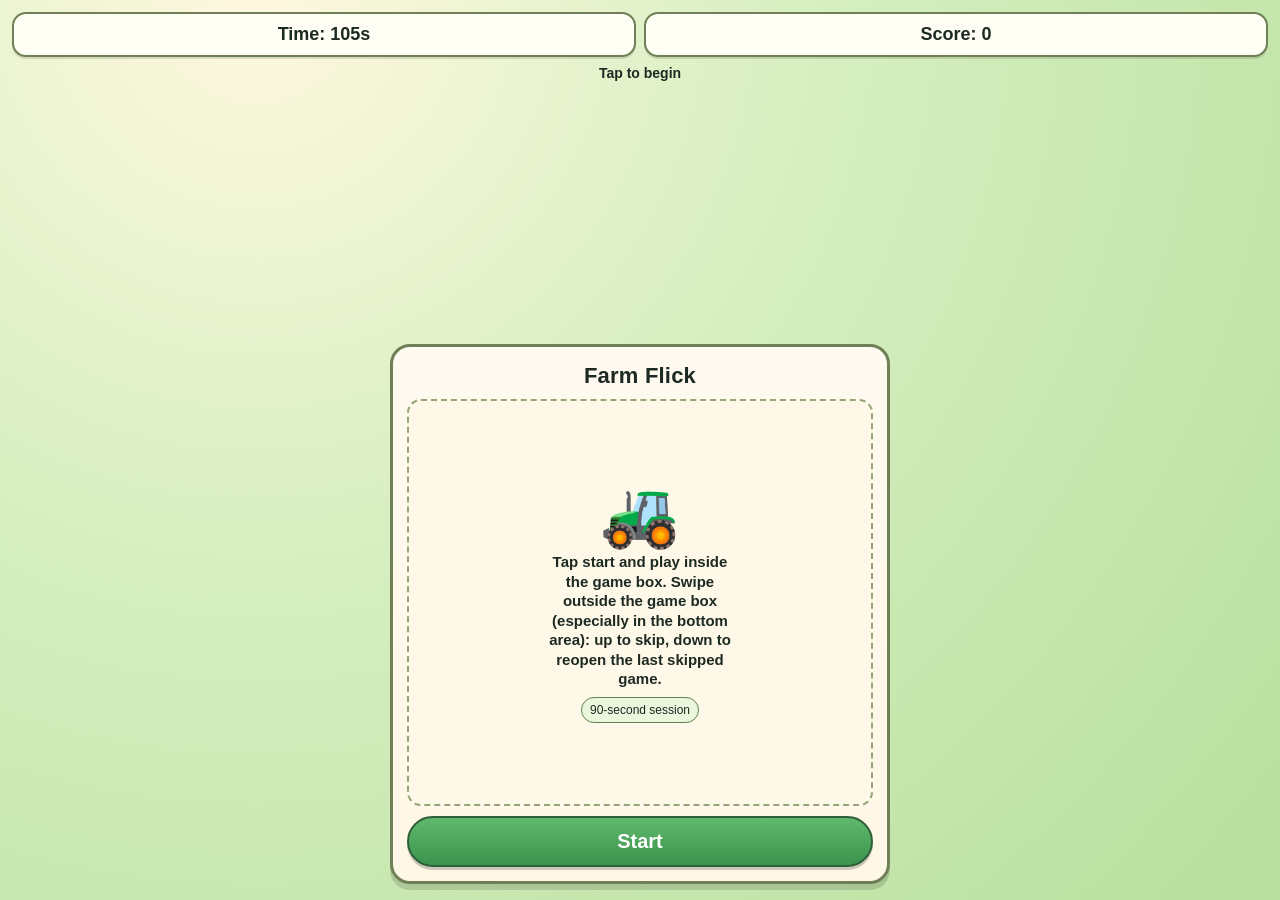
==== commit 91cc5562: "working" ====
--- a/src/index.html
+++ b/src/index.html
@@ -10,6 +10,7 @@
       --bg2: #d7efc1;
       --bg-warn-alpha: 0;
       --bg-warn-alpha-soft: 0;
+      --tempo-scale: 1;
       --ink: #1c2a23;
       --accent: #2f8f46;
       --card: #fff7e6;
@@ -26,6 +27,8 @@
       width: 100%;
       height: 100%;
       overflow: hidden;
+      -webkit-user-select: none;
+      user-select: none;
       font-family: "Trebuchet MS", "Segoe UI", sans-serif;
       color: var(--ink);
       background:
@@ -49,6 +52,8 @@
       grid-template-rows: auto 1fr auto;
       padding: 12px 12px 16px;
       gap: 8px;
+      -webkit-user-select: none;
+      user-select: none;
     }
     .hud {
       display: grid;
@@ -87,12 +92,12 @@
       box-shadow: 0 6px 0 rgba(0, 0, 0, 0.14);
       padding: 16px 14px 14px;
       display: grid;
-      grid-template-rows: auto 1fr auto;
+      grid-template-rows: auto minmax(0, 1fr) minmax(40px, auto);
       gap: 10px;
       user-select: none;
     }
     .card.enter {
-      animation: cardIn .2s ease-out;
+      animation: cardIn calc(.2s * var(--tempo-scale)) ease-out;
     }
     @keyframes cardIn {
       from { transform: translateY(12px); opacity: .7; }
@@ -103,6 +108,7 @@
       font-size: 22px;
       font-weight: 800;
       letter-spacing: .2px;
+      touch-action: none;
     }
     .card-body {
       border: 2px dashed #93a477;
@@ -112,12 +118,27 @@
       place-items: center;
       text-align: center;
       padding: 14px;
+      min-height: 0;
+      overflow: hidden;
+      position: relative;
+      z-index: 1;
+    }
+    .card-swipe-zone {
+      width: 100%;
+      min-height: 40px;
+      border-radius: 12px;
+      border: 1px dashed rgba(83, 109, 72, 0.35);
+      background: linear-gradient(to bottom, rgba(236, 246, 221, 0.36), rgba(236, 246, 221, 0.7));
+      padding-bottom: max(4px, env(safe-area-inset-bottom));
+      touch-action: none;
+      position: relative;
+      z-index: 2;
     }
     .placeholder-icon {
       font-size: 64px;
       line-height: 1;
       margin-bottom: 6px;
-      animation: bob 1s ease-in-out infinite alternate;
+      animation: bob calc(1s * var(--tempo-scale)) ease-in-out infinite alternate;
     }
     @keyframes bob {
       from { transform: translateY(0); }
@@ -204,7 +225,7 @@
       box-shadow:
         0 0 0 2px rgba(214, 214, 214, 0.3) inset,
         0 0 8px rgba(214, 214, 214, 0.3);
-      animation: grillSmoke .72s ease-out forwards;
+      animation: grillSmoke calc(.72s * var(--tempo-scale)) ease-out forwards;
     }
     @keyframes grillSmoke {
       from { opacity: .78; transform: translate(0, 0) scale(var(--ss)); }
@@ -236,7 +257,11 @@
         inset 0 2px 2px rgba(255, 223, 200, 0.34),
         inset 0 -10px 12px rgba(45, 20, 14, 0.34),
         0 5px 0 rgba(53, 30, 21, 0.44);
-      transition: background .16s ease, border-color .16s ease, transform .16s ease, box-shadow .16s ease;
+      transition:
+        background calc(.16s * var(--tempo-scale)) ease,
+        border-color calc(.16s * var(--tempo-scale)) ease,
+        transform calc(.16s * var(--tempo-scale)) ease,
+        box-shadow calc(.16s * var(--tempo-scale)) ease;
     }
     .patty-face::before,
     .patty-face::after {
@@ -302,7 +327,10 @@
       );
       transform: rotate(-5deg);
       opacity: 0.8;
-      transition: background .16s ease, opacity .16s ease, transform .16s ease;
+      transition:
+        background calc(.16s * var(--tempo-scale)) ease,
+        opacity calc(.16s * var(--tempo-scale)) ease,
+        transform calc(.16s * var(--tempo-scale)) ease;
     }
     .patty-slot.is-flipped .patty-face {
       border-color: #3a281f;
@@ -366,161 +394,7 @@
       font-weight: 800;
       letter-spacing: .01em;
       padding: 8px 14px;
-    }
-    .bulb-game {
-      width: 100%;
-      height: 100%;
-      display: grid;
-      grid-template-rows: auto 1fr auto;
-      align-items: start;
-      justify-items: center;
-      gap: 8px;
-    }
-    .lamp-scene {
-      --lamp-glow: 0;
-      --lamp-glow-size: .88;
-      position: relative;
-      width: min(280px, 92%);
-      height: 220px;
-    }
-    .lamp-glow {
-      position: absolute;
-      left: 50%;
-      top: 40%;
-      width: 176px;
-      height: 176px;
-      border-radius: 50%;
-      transform: translate(-50%, -50%) scale(var(--lamp-glow-size));
-      background: radial-gradient(
-        circle,
-        rgba(255, 255, 212, 1) 0%,
-        rgba(255, 246, 168, 0.92) 40%,
-        rgba(255, 233, 114, 0.46) 66%,
-        rgba(255, 237, 132, 0) 100%
-      );
-      opacity: calc(0.02 + var(--lamp-glow) * 0.98);
-      box-shadow:
-        0 0 calc(10px + var(--lamp-glow) * 42px) rgba(255, 238, 120, 0.88),
-        0 0 calc(18px + var(--lamp-glow) * 58px) rgba(255, 213, 88, 0.5);
-      transition: opacity .14s linear, transform .14s ease-out, box-shadow .14s linear;
-      pointer-events: none;
-    }
-    .lamp-stem {
-      position: absolute;
-      left: 50%;
-      top: 24px;
-      width: 16px;
-      height: 84px;
-      margin-left: -8px;
-      background: linear-gradient(#557a50, #385739);
-      border-radius: 9px;
-      border: 2px solid #2f4d30;
-    }
-    .lamp-socket {
-      position: absolute;
-      left: 50%;
-      top: 102px;
-      width: 140px;
-      height: 78px;
-      margin-left: -70px;
-      border-radius: 44px 44px 18px 18px;
-      border: 3px solid #486744;
-      background: linear-gradient(#a5c98f, #7ba56b);
-      box-shadow: inset 0 -8px 0 rgba(0, 0, 0, 0.1);
-    }
-    .bulb-hit {
-      position: absolute;
-      left: 50%;
-      top: 68px;
-      width: 94px;
-      height: 132px;
-      margin-left: -47px;
-      border: 0;
-      padding: 0;
-      background: none;
-      touch-action: none;
-      cursor: pointer;
-      transform-origin: 50% 58%;
-      transform: var(--bulb-transform, translateY(0px));
-      transition: transform .16s cubic-bezier(.22, .74, .25, 1);
-      will-change: transform;
-    }
-    .bulb-hit.is-turning {
-      animation: bulbTurnInPlace .3s cubic-bezier(.22, .74, .25, 1);
-    }
-    .bulb-glass {
-      position: absolute;
-      left: 50%;
-      top: 0;
-      width: 84px;
-      height: 98px;
-      margin-left: -42px;
-      border-radius: 52% 52% 46% 46%;
-      border: 3px solid #607d45;
-      background: linear-gradient(#fffbe2, #f4f0d2);
-      box-shadow: inset -10px -12px 0 rgba(255, 222, 101, 0.25);
-      transition: box-shadow .16s linear, filter .16s linear;
-    }
-    .bulb-hit.is-turning .bulb-glass {
-      filter: brightness(1.06);
-      box-shadow:
-        inset -6px -12px 0 rgba(255, 222, 101, 0.22),
-        inset 11px -8px 0 rgba(255, 255, 255, 0.22);
-    }
-    .bulb-base {
-      position: absolute;
-      left: 50%;
-      top: 88px;
-      width: 40px;
-      height: 40px;
-      margin-left: -20px;
-      border-radius: 8px;
-      border: 3px solid #536b47;
-      background: repeating-linear-gradient(
-        to bottom,
-        #ddded2 0 5px,
-        #bec0b6 5px 10px
-      );
-      background-size: 100% 12px;
-      background-position: 0 var(--bulb-thread-shift, 0px);
-      transition: background-position .16s linear, filter .16s linear;
-    }
-    .bulb-hit.is-turning .bulb-base {
-      filter: brightness(1.08);
-    }
-    @keyframes bulbTurnInPlace {
-      0% {
-        transform: var(--bulb-transform, translateY(0px)) translateX(0) scaleX(1) skewY(0deg);
-      }
-      26% {
-        transform: var(--bulb-transform, translateY(0px)) translateX(1px) scaleX(.82) skewY(2deg);
-      }
-      52% {
-        transform: var(--bulb-transform, translateY(0px)) translateX(-1px) scaleX(1) skewY(-2deg);
-      }
-      78% {
-        transform: var(--bulb-transform, translateY(0px)) translateX(1px) scaleX(.88) skewY(1.5deg);
-      }
-      100% {
-        transform: var(--bulb-transform, translateY(0px)) translateX(0) scaleX(1) skewY(0deg);
-      }
-    }
-    .bulb-swipe-hint {
-      font-size: 22px;
-      font-weight: 900;
-      color: #2a6139;
-      letter-spacing: 2px;
-      animation: bulbHint 1s ease-in-out infinite;
-      user-select: none;
-    }
-    @keyframes bulbHint {
-      0%, 100% { transform: translateX(-12px); opacity: .55; }
-      50% { transform: translateX(12px); opacity: 1; }
-    }
-    .bulb-chip {
-      margin-top: 0;
-    }
-    .plant-game {
+    }    .plant-game {
       width: 100%;
       height: 100%;
       position: relative;
@@ -576,7 +450,9 @@
       margin-left: -4px;
       border-radius: 999px;
       background: #4f7a34;
-      transition: transform .15s ease, background .15s ease;
+      transition:
+        transform calc(.15s * var(--tempo-scale)) ease,
+        background calc(.15s * var(--tempo-scale)) ease;
     }
     .plant-leaf {
       position: absolute;
@@ -587,7 +463,10 @@
       background: #78b64d;
       border-radius: 20px 20px 20px 4px;
       transform-origin: center;
-      transition: transform .15s ease, background .15s ease, border-color .15s ease;
+      transition:
+        transform calc(.15s * var(--tempo-scale)) ease,
+        background calc(.15s * var(--tempo-scale)) ease,
+        border-color calc(.15s * var(--tempo-scale)) ease;
     }
     .leaf-a {
       left: 50%;
@@ -704,103 +583,6 @@
     .plant-chip {
       margin-top: 0;
     }
-    .pipe-game {
-      width: 100%;
-      height: 100%;
-      display: grid;
-      grid-template-rows: auto 1fr;
-      align-items: start;
-      justify-items: center;
-      gap: 10px;
-    }
-    .pipe-stage {
-      width: min(290px, 95%);
-      height: 100%;
-      max-height: 238px;
-      position: relative;
-      border: 3px solid #5e7d65;
-      border-radius: 16px;
-      background: linear-gradient(#eaf7ff, #cae6f9);
-      padding: 12px;
-      box-shadow: inset 0 -7px 0 rgba(0, 0, 0, 0.08);
-    }
-    .pipe-board {
-      width: 100%;
-      height: 100%;
-      display: grid;
-      grid-template-columns: repeat(3, 1fr);
-      gap: 8px;
-    }
-    .pipe-source,
-    .pipe-drain {
-      position: absolute;
-      font-size: 26px;
-      line-height: 1;
-      pointer-events: none;
-      filter: drop-shadow(0 1px 0 rgba(0, 0, 0, 0.2));
-    }
-    .pipe-source {
-      left: -12px;
-      top: 14px;
-    }
-    .pipe-drain {
-      right: -12px;
-      bottom: 14px;
-    }
-    .pipe-tile {
-      position: relative;
-      border: 2px solid #698264;
-      border-radius: 10px;
-      background: #f4fbe8;
-      box-shadow: inset 0 -2px 0 rgba(0, 0, 0, 0.08);
-      padding: 0;
-      overflow: hidden;
-      touch-action: manipulation;
-    }
-    .pipe-tile:active {
-      transform: scale(0.98);
-    }
-    .pipe-tile.is-flow {
-      border-color: #3e7da4;
-      background: #d9f1ff;
-    }
-    .pipe-bend {
-      --pipe-thickness: 10px;
-      --pipe-color: #4f6f78;
-      position: absolute;
-      inset: 0;
-      transform-origin: 50% 50%;
-      transform: rotate(var(--pipe-rot, 0deg));
-      transition: transform .16s ease-out, filter .16s ease-out;
-    }
-    .pipe-bend::before,
-    .pipe-bend::after {
-      content: "";
-      position: absolute;
-      background: var(--pipe-color);
-      transition: background-color .16s ease-out;
-    }
-    .pipe-bend::before {
-      left: calc(50% - (var(--pipe-thickness) / 2));
-      top: 0;
-      width: var(--pipe-thickness);
-      height: 50%;
-      border-radius: 999px 999px 0 0;
-    }
-    .pipe-bend::after {
-      left: 0;
-      top: calc(50% - (var(--pipe-thickness) / 2));
-      width: 50%;
-      height: var(--pipe-thickness);
-      border-radius: 999px 0 0 999px;
-    }
-    .pipe-tile.is-flow .pipe-bend {
-      --pipe-color: #2e9fdd;
-      filter: drop-shadow(0 0 4px rgba(46, 159, 221, 0.65));
-    }
-    .pipe-chip {
-      margin-top: 0;
-    }
     .wires-game {
       width: 100%;
       height: 100%;
@@ -835,7 +617,10 @@
       border: 2px solid #7f906f;
       background: #ebf2e6;
       box-shadow: inset 0 -2px 0 rgba(0, 0, 0, 0.12);
-      transition: background .16s ease, border-color .16s ease, box-shadow .16s ease;
+      transition:
+        background calc(.16s * var(--tempo-scale)) ease,
+        border-color calc(.16s * var(--tempo-scale)) ease,
+        box-shadow calc(.16s * var(--tempo-scale)) ease;
     }
     .wires-meter-segment.is-on {
       border-color: #3f8550;
@@ -860,12 +645,14 @@
       padding: 8px;
       touch-action: none;
       overflow: hidden;
-      transition: border-color .14s ease, box-shadow .14s ease;
+      transition:
+        border-color calc(.14s * var(--tempo-scale)) ease,
+        box-shadow calc(.14s * var(--tempo-scale)) ease;
     }
     .wires-panel.is-invalid {
       border-color: #be6666;
       box-shadow: 0 0 0 2px rgba(190, 102, 102, 0.22);
-      animation: wiresInvalid .24s ease;
+      animation: wiresInvalid calc(.24s * var(--tempo-scale)) ease;
     }
     @keyframes wiresInvalid {
       0%, 100% { transform: translateX(0); }
@@ -882,12 +669,12 @@
     }
     .wires-line {
       opacity: 0;
-      transition: opacity .12s linear;
+      transition: opacity calc(.12s * var(--tempo-scale)) linear;
       filter: drop-shadow(0 0 4px rgba(0, 0, 0, 0.2));
     }
     .wires-active-line {
       stroke-dasharray: 11 9;
-      animation: wiresFlow .62s linear infinite;
+      animation: wiresFlow calc(.62s * var(--tempo-scale)) linear infinite;
     }
     @keyframes wiresFlow {
       to { stroke-dashoffset: -20; }
@@ -923,7 +710,11 @@
       color: #27442c;
       cursor: grab;
       touch-action: none;
-      transition: transform .09s ease, border-color .14s ease, background .14s ease, opacity .14s ease;
+      transition:
+        transform calc(.09s * var(--tempo-scale)) ease,
+        border-color calc(.14s * var(--tempo-scale)) ease,
+        background calc(.14s * var(--tempo-scale)) ease,
+        opacity calc(.14s * var(--tempo-scale)) ease;
     }
     .wires-start:active {
       transform: scale(0.98);
@@ -959,7 +750,9 @@
       background: #f6f5ec;
       color: #2f4833;
       pointer-events: none;
-      transition: border-color .14s ease, background .14s ease;
+      transition:
+        border-color calc(.14s * var(--tempo-scale)) ease,
+        background calc(.14s * var(--tempo-scale)) ease;
     }
     .wires-socket-ring {
       width: 18px;
@@ -1005,21 +798,20 @@
       width: 100%;
     }
     .letterfill-slot {
-      min-height: 42px;
-      border-radius: 10px;
+      min-height: 38px;
+      border-radius: 9px;
       border: 2px solid #718365;
       background: #f9fff2;
       box-shadow: inset 0 -2px 0 rgba(0, 0, 0, 0.09);
-      font-size: 30px;
+      font-size: 33px;
       font-weight: 900;
       line-height: 1;
       letter-spacing: .02em;
       color: #2f4a2f;
       padding: 0;
-      transition: transform .1s ease, border-color .14s ease, background .14s ease;
-    }
-    .letterfill-slot:active {
-      transform: scale(0.98);
+      transition:
+        border-color calc(.14s * var(--tempo-scale)) ease,
+        background calc(.14s * var(--tempo-scale)) ease;
     }
     .letterfill-slot.is-fixed {
       background: #eef5e2;
@@ -1041,43 +833,46 @@
       margin-left: 10px;
     }
     .letterfill-tiles {
-      width: min(196px, 74%);
+      width: min(148px, 60%);
       display: grid;
       grid-auto-flow: column;
       grid-auto-columns: minmax(0, 1fr);
-      gap: 10px;
+      gap: 6px;
       justify-items: center;
       margin-top: 12px;
     }
     .letterfill-tile {
       width: 100%;
-      min-height: 46px;
-      border-radius: 12px;
+      min-height: 34px;
+      border-radius: 8px;
       border: 2px solid #637e56;
       background: linear-gradient(#edf8de, #d7edc4);
       box-shadow:
         inset 0 -3px 0 rgba(0, 0, 0, 0.11),
         0 2px 0 rgba(0, 0, 0, 0.1);
-      font-size: 32px;
+      font-size: 31px;
       font-weight: 900;
       line-height: 1;
       letter-spacing: .03em;
       color: #2b4a2c;
-      transition: transform .1s ease, border-color .14s ease, background .14s ease, opacity .14s ease;
+      transition:
+        border-color calc(.14s * var(--tempo-scale)) ease,
+        background calc(.14s * var(--tempo-scale)) ease,
+        opacity calc(.14s * var(--tempo-scale)) ease;
       touch-action: none;
       cursor: grab;
     }
+    .letterfill-slot:active,
     .letterfill-tile:active {
-      transform: scale(0.97);
+      transform: none;
     }
     .letterfill-tile.is-dragging {
       border-color: #3d7e52;
       background: linear-gradient(#d8f5c7, #bde7a9);
-      box-shadow:
-        inset 0 -3px 0 rgba(0, 0, 0, 0.14),
-        0 0 0 2px rgba(61, 126, 82, 0.2);
+      box-shadow: inset 0 -3px 0 rgba(0, 0, 0, 0.14);
       opacity: 0.72;
       cursor: grabbing;
+      transform: none;
     }
     .letterfill-tile.is-used {
       opacity: 0.42;
@@ -1089,11 +884,11 @@
       position: fixed;
       left: 0;
       top: 0;
-      width: 48px;
-      height: 48px;
-      margin-left: -24px;
-      margin-top: -24px;
-      border-radius: 12px;
+      width: 36px;
+      height: 36px;
+      margin-left: -18px;
+      margin-top: -18px;
+      border-radius: 8px;
       border: 2px solid #3d7e52;
       background: linear-gradient(#d8f5c7, #bde7a9);
       box-shadow:
@@ -1111,7 +906,7 @@
     }
     .letterfill-slot.is-invalid,
     .letterfill-tile.is-invalid {
-      animation: letterfillInvalid .18s ease;
+      animation: letterfillInvalid calc(.18s * var(--tempo-scale)) ease;
       border-color: #b66161;
     }
     @keyframes letterfillInvalid {
@@ -1162,7 +957,11 @@
         0 0 0 1px rgba(255, 255, 255, 0.06);
       padding: 0;
       touch-action: manipulation;
-      transition: background .16s ease, border-color .16s ease, box-shadow .16s ease, transform .1s ease;
+      transition:
+        background calc(.16s * var(--tempo-scale)) ease,
+        border-color calc(.16s * var(--tempo-scale)) ease,
+        box-shadow calc(.16s * var(--tempo-scale)) ease,
+        transform calc(.1s * var(--tempo-scale)) ease;
     }
     .vanish-tile:active {
       transform: scale(0.97);
@@ -1213,379 +1012,7 @@
     }
     .vanish-chip {
       margin-top: 0;
-    }
-    .cooking-game {
-      width: 100%;
-      height: 100%;
-      display: grid;
-      grid-template-rows: auto auto 1fr;
-      gap: 8px;
-      align-content: start;
-    }
-    .cooking-chip {
-      margin-bottom: 2px;
-    }
-    .cooking-game-icons {
-      align-items: stretch;
-    }
-    .cooking-scene {
-      border: 2px solid #8f6c45;
-      border-radius: 12px;
-      background:
-        radial-gradient(circle at 20% 0%, rgba(255, 242, 210, 0.9) 0%, rgba(255, 242, 210, 0) 44%),
-        linear-gradient(#c89662, #b17d4c);
-      box-shadow: inset 0 -6px 0 rgba(85, 45, 15, 0.25);
-      padding: 10px;
-      display: grid;
-      grid-template-columns: minmax(62px, 84px) 1fr;
-      gap: 10px;
-      align-items: stretch;
-      touch-action: none;
-      user-select: none;
-    }
-    .cooking-counter {
-      display: grid;
-      grid-template-columns: 1fr;
-      grid-template-rows: repeat(3, minmax(0, 1fr));
-      gap: 6px;
-      min-height: 148px;
-    }
-    .cooking-bowl-wrap {
-      display: grid;
-      justify-items: center;
-      align-content: stretch;
-      width: 100%;
-      height: 100%;
-    }
-    .cooking-item {
-      border: 2px solid #8f6c45;
-      border-radius: 10px;
-      background: #ffe3ba;
-      padding: 4px 0;
-      display: grid;
-      place-items: center;
-      box-shadow: inset 0 -2px 0 rgba(0, 0, 0, 0.12);
-      touch-action: none;
-      min-height: 42px;
-      height: 100%;
-      cursor: grab;
-    }
-    .cooking-item:active {
-      transform: scale(0.98);
-      cursor: grabbing;
-    }
-    .cooking-item.is-selected {
-      border-color: #2f7f46;
-      background: #d9f5cd;
-      box-shadow: 0 0 0 2px rgba(47, 127, 70, 0.18);
-    }
-    .cooking-item.is-consumed {
-      visibility: hidden;
-      pointer-events: none;
-      cursor: default;
-    }
-    .cooking-item-icon {
-      font-size: 25px;
-      line-height: 1;
-    }
-    .cooking-bowl {
-      width: min(96%, 252px);
-      min-height: 148px;
-      height: 100%;
-      border: 3px solid #7a4c28;
-      border-radius: 16px;
-      background: linear-gradient(#fff4df, #f7d9af);
-      box-shadow: inset 0 -4px 0 rgba(75, 35, 11, 0.22);
-      display: grid;
-      place-items: center;
-      position: relative;
-      touch-action: manipulation;
-      transition: transform .14s ease, box-shadow .14s ease, border-color .14s ease;
-    }
-    .cooking-bowl:active {
-      transform: scale(0.99);
-    }
-    .cooking-bowl-main {
-      font-size: 56px;
-      line-height: 1;
-    }
-    .cooking-bowl-fill {
-      position: absolute;
-      bottom: 16px;
-      font-size: 28px;
-      line-height: 1;
-      display: flex;
-      gap: 2px;
-      align-items: center;
-      justify-content: center;
-      max-width: 92%;
-      flex-wrap: wrap;
-      pointer-events: none;
-    }
-    .cooking-fill-dot {
-      font-size: 20px;
-      line-height: 1;
-      filter: drop-shadow(0 1px 0 rgba(0, 0, 0, 0.18));
-    }
-    .cooking-bowl.is-stage-1 {
-      transform: none;
-    }
-    .cooking-bowl.is-stage-2 {
-      transform: none;
-    }
-    .cooking-bowl.is-drop-target {
-      border-color: #3a8b4f;
-      box-shadow:
-        inset 0 -4px 0 rgba(75, 35, 11, 0.2),
-        0 0 0 3px rgba(58, 139, 79, 0.24);
-    }
-    .cooking-recipe-bottom {
-      border: 2px dashed #8f6c45;
-      border-radius: 12px;
-      background: #fff3de;
-      display: grid;
-      grid-template-columns: auto auto auto auto auto;
-      gap: 8px;
-      justify-content: center;
-      align-items: center;
-      min-height: 44px;
-      padding: 6px 8px;
-    }
-    .recipe-dot {
-      width: 30px;
-      height: 30px;
-      border-radius: 50%;
-      border: 2px solid #8f6c45;
-      background: #fffdf8;
-      display: grid;
-      place-items: center;
-      font-size: 17px;
-      opacity: 0.9;
-      transition: transform .14s ease, box-shadow .14s ease, border-color .14s ease;
-    }
-    .recipe-dot.is-added {
-      border-color: #3d8751;
-      box-shadow: 0 0 0 2px rgba(61, 135, 81, 0.2);
-      transform: scale(1.08);
-    }
-    .recipe-plus,
-    .recipe-arrow {
-      font-size: 16px;
-      font-weight: 900;
-      color: #6f4b2a;
-      line-height: 1;
-    }
-    .cooking-game.is-complete .cooking-recipe-bottom {
-      visibility: hidden;
-      pointer-events: none;
-    }
-    .cooking-item.is-shaking {
-      animation: cookingShake .22s linear;
-    }
-    .cooking-drag-ghost {
-      position: absolute;
-      left: 0px;
-      top: 0px;
-      transform: translate3d(0, 0, 0) translate(-50%, -50%);
-      font-size: 34px;
-      line-height: 1;
-      pointer-events: none;
-      z-index: 8;
-      filter: drop-shadow(0 2px 1px rgba(0, 0, 0, 0.35));
-      will-change: transform;
-    }
-    @keyframes cookingShake {
-      0% { transform: translateX(0); }
-      25% { transform: translateX(-3px); }
-      50% { transform: translateX(3px); }
-      75% { transform: translateX(-2px); }
-      100% { transform: translateX(0); }
-    }
-    .cooking-continue {
-      justify-self: center;
-      font-size: 0;
-      width: 54px;
-      height: 46px;
-      padding: 0;
-      border-radius: 14px;
-    }
-    .cooking-continue::before {
-      content: "▶";
-      font-size: 22px;
-      line-height: 1;
-    }
-    .dino-game {
-      width: 100%;
-      height: 100%;
-      display: grid;
-      grid-template-rows: auto 1fr;
-      align-items: start;
-      justify-items: center;
-      gap: 10px;
-    }
-    .dino-scene {
-      width: min(300px, 95%);
-      height: 100%;
-      max-height: 238px;
-      position: relative;
-      border: 3px solid #6a8655;
-      border-radius: 16px;
-      background:
-        radial-gradient(circle at 84% 14%, rgba(255, 255, 255, 0.52) 0%, rgba(255, 255, 255, 0) 38%),
-        linear-gradient(to top, #9a6f42 0 31%, #d7bf95 31% 43%, #b7d79b 43% 100%);
-      box-shadow: inset 0 -7px 0 rgba(0, 0, 0, 0.1);
-      overflow: hidden;
-    }
-    .dino-fence {
-      position: absolute;
-      left: 0;
-      right: 0;
-      bottom: 4px;
-      height: 28px;
-      background:
-        repeating-linear-gradient(
-          to right,
-          #c19162 0 14px,
-          #b57f53 14px 18px
-        );
-      border-top: 3px solid #875a37;
-      box-shadow: inset 0 6px 0 rgba(255, 255, 255, 0.14);
-      pointer-events: none;
-    }
-    .dino-flower {
-      position: absolute;
-      width: 18px;
-      height: 18px;
-      border-radius: 50%;
-      background: #ffd7ea;
-      border: 2px solid #bc6d92;
-      box-shadow:
-        -8px 6px 0 -2px #ffd7ea,
-        8px 6px 0 -2px #ffd7ea,
-        0 11px 0 -6px #ffef97;
-      opacity: 0.88;
-      pointer-events: none;
-    }
-    .dino-flower.f1 {
-      left: 24px;
-      bottom: 72px;
-      transform: scale(0.9);
-    }
-    .dino-flower.f2 {
-      right: 28px;
-      bottom: 80px;
-      transform: scale(0.8);
-    }
-    .dinosaur {
-      position: absolute;
-      left: 50%;
-      bottom: 66px;
-      width: 132px;
-      height: 106px;
-      margin-left: -66px;
-      border: 0;
-      background: none;
-      padding: 0;
-      touch-action: manipulation;
-      transform: translateX(var(--dino-shift, 0px)) scale(var(--dino-scale, 1));
-      transition: transform .24s ease-out;
-    }
-    .dino-body {
-      position: absolute;
-      left: 14px;
-      top: 28px;
-      width: 80px;
-      height: 54px;
-      border-radius: 30px 28px 24px 24px;
-      border: 3px solid #44692f;
-      background: linear-gradient(#93cc63, #6ba649);
-      box-shadow: inset 0 -6px 0 rgba(0, 0, 0, 0.14);
-    }
-    .dino-tail {
-      position: absolute;
-      left: 2px;
-      top: 43px;
-      width: 36px;
-      height: 14px;
-      border-radius: 999px 4px 4px 999px;
-      border: 3px solid #44692f;
-      border-right-width: 0;
-      background: #6ba44a;
-      transform-origin: right center;
-      animation: dinoTail .9s ease-in-out infinite alternate;
-    }
-    @keyframes dinoTail {
-      from { transform: rotate(-9deg); }
-      to { transform: rotate(8deg); }
-    }
-    .dino-head {
-      position: absolute;
-      right: 14px;
-      top: 10px;
-      width: 46px;
-      height: 38px;
-      border-radius: 18px;
-      border: 3px solid #44692f;
-      background: linear-gradient(#9ed76d, #75b14f);
-      box-shadow: inset 0 -4px 0 rgba(0, 0, 0, 0.14);
-      transition: transform .14s ease-out;
-    }
-    .dinosaur.is-tapped .dino-head {
-      transform: translateY(-5px) rotate(-7deg);
-    }
-    .dino-eye {
-      position: absolute;
-      right: 10px;
-      top: 10px;
-      width: 8px;
-      height: 8px;
-      border-radius: 50%;
-      border: 2px solid #2e4324;
-      background: #1f2d17;
-    }
-    .dino-cheek {
-      position: absolute;
-      right: 9px;
-      bottom: 8px;
-      width: 9px;
-      height: 6px;
-      border-radius: 999px;
-      background: rgba(255, 184, 184, 0.78);
-    }
-    .dino-leg {
-      position: absolute;
-      bottom: 4px;
-      width: 18px;
-      height: 26px;
-      border-radius: 10px 10px 7px 7px;
-      border: 3px solid #44692f;
-      background: #669f47;
-      box-shadow: inset 0 -4px 0 rgba(0, 0, 0, 0.15);
-    }
-    .dino-leg.l1 {
-      left: 28px;
-    }
-    .dino-leg.l2 {
-      left: 62px;
-    }
-    .dino-pop {
-      position: absolute;
-      left: var(--spark-x, 50%);
-      top: var(--spark-y, 48%);
-      transform: translate(-50%, -50%);
-      font-size: 19px;
-      line-height: 1;
-      pointer-events: none;
-      animation: dinoPop .56s ease-out forwards;
-    }
-    @keyframes dinoPop {
-      from { opacity: .95; transform: translate(-50%, -46%) scale(.75); }
-      to { opacity: 0; transform: translate(-50%, -98%) scale(1.12); }
-    }
-    .dino-chip {
-      margin-top: 0;
-    }
-    .maze-game {
+    }    .maze-game {
       width: 100%;
       height: 100%;
       display: grid;
@@ -1670,7 +1097,10 @@
       display: grid;
       place-items: center;
       box-shadow: 0 2px 0 rgba(0, 0, 0, 0.2);
-      transition: filter .18s ease, transform .18s ease, border-color .18s ease;
+      transition:
+        filter calc(.18s * var(--tempo-scale)) ease,
+        transform calc(.18s * var(--tempo-scale)) ease,
+        border-color calc(.18s * var(--tempo-scale)) ease;
       z-index: 4;
       pointer-events: none;
     }
@@ -1746,7 +1176,7 @@
       margin-left: -21px;
       pointer-events: none;
       z-index: 5;
-      transition: left .12s ease-out;
+      transition: left calc(.12s * var(--tempo-scale)) ease-out;
       transform: translateX(-50%);
     }
     .maze-avatar-head {
@@ -1774,21 +1204,21 @@
       box-shadow: inset 0 -4px 0 rgba(0, 0, 0, 0.18);
     }
     .maze-avatar.is-shifting {
-      animation: mazeShift .15s ease-out;
+      animation: mazeShift calc(.15s * var(--tempo-scale)) ease-out;
     }
     @keyframes mazeShift {
       from { transform: translateX(-50%) scale(0.96); }
       to { transform: translateX(-50%) scale(1); }
     }
     .maze-stage.is-hit {
-      animation: mazeHit .19s ease;
+      animation: mazeHit calc(.19s * var(--tempo-scale)) ease;
     }
     @keyframes mazeHit {
       0%, 100% { filter: brightness(1); }
       40% { filter: brightness(1.15) saturate(1.1); }
     }
     .maze-stage.is-wall-bump .maze-avatar {
-      animation: mazeBump .16s ease;
+      animation: mazeBump calc(.16s * var(--tempo-scale)) ease;
     }
     @keyframes mazeBump {
       0%, 100% { transform: translateX(-50%) translateY(0); }
@@ -1898,7 +1328,7 @@
         linear-gradient(#d39a61, #ab7040);
       box-shadow: inset 0 -6px 0 rgba(0, 0, 0, 0.16);
       pointer-events: none;
-      transition: transform .1s ease;
+      transition: transform calc(.1s * var(--tempo-scale)) ease;
     }
     .harvest-basket::before {
       content: "";
@@ -1915,7 +1345,7 @@
       opacity: 0.8;
     }
     .harvest-basket.is-hit {
-      animation: harvestBasketHit .14s ease-out;
+      animation: harvestBasketHit calc(.14s * var(--tempo-scale)) ease-out;
     }
     .harvest-float {
       position: absolute;
@@ -1924,7 +1354,7 @@
       line-height: 1;
       font-weight: 900;
       text-shadow: 0 1px 0 rgba(0, 0, 0, 0.38);
-      animation: harvestFloat .62s ease-out forwards;
+      animation: harvestFloat calc(.62s * var(--tempo-scale)) ease-out forwards;
       pointer-events: none;
     }
     .harvest-float.is-positive {
@@ -1945,256 +1375,7 @@
     @keyframes harvestFloat {
       from { opacity: 1; transform: translate(-50%, -50%) scale(0.82); }
       to { opacity: 0; transform: translate(-50%, -132%) scale(1.08); }
-    }
-    .baseball-game {
-      width: 100%;
-      height: 100%;
-      display: grid;
-      grid-template-rows: auto 1fr auto;
-      gap: 10px;
-      align-items: stretch;
-    }
-    .baseball-chip {
-      margin: 0;
-      justify-self: center;
-      text-align: center;
-    }
-    .baseball-scene {
-      position: relative;
-      border: 3px solid #607953;
-      border-radius: 16px;
-      overflow: hidden;
-      background:
-        radial-gradient(circle at 17% 14%, rgba(255, 255, 255, 0.54) 0%, rgba(255, 255, 255, 0) 38%),
-        linear-gradient(to top, #b67d53 0 24%, #d6c79f 24% 34%, #c3e09e 34% 100%);
-      touch-action: none;
-    }
-    .baseball-sky {
-      position: absolute;
-      inset: 0;
-      background:
-        radial-gradient(circle at 85% 12%, rgba(255, 255, 255, 0.52) 0%, rgba(255, 255, 255, 0) 36%),
-        linear-gradient(to bottom, rgba(170, 214, 246, 0.38), rgba(170, 214, 246, 0) 40%);
-      pointer-events: none;
-    }
-    .baseball-outfield {
-      position: absolute;
-      left: -10%;
-      right: -6%;
-      bottom: 27%;
-      height: 44%;
-      border-radius: 52% 48% 0 0;
-      background:
-        repeating-linear-gradient(
-          64deg,
-          rgba(255, 255, 255, 0.11) 0 20px,
-          rgba(255, 255, 255, 0.02) 20px 40px
-        ),
-        linear-gradient(to top, rgba(93, 146, 79, 0.95), rgba(136, 186, 111, 0.92));
-      pointer-events: none;
-    }
-    .baseball-target {
-      position: absolute;
-      right: 8.5%;
-      top: 18%;
-      width: 94px;
-      height: 56px;
-      border-radius: 12px;
-      border: 3px dashed #ba6844;
-      background:
-        linear-gradient(145deg, rgba(255, 247, 210, 0.82), rgba(255, 220, 176, 0.62));
-      box-shadow:
-        0 3px 0 rgba(0, 0, 0, 0.16),
-        inset 0 0 0 2px rgba(255, 255, 255, 0.42);
-      transition: transform .2s ease, filter .2s ease, border-color .2s ease;
-    }
-    .baseball-target::before {
-      content: "Target";
-      position: absolute;
-      left: 50%;
-      top: 50%;
-      transform: translate(-50%, -50%);
-      font-size: 12px;
-      font-weight: 900;
-      color: #7f4a29;
-      letter-spacing: .04em;
-      text-transform: uppercase;
-    }
-    .baseball-target.is-hit {
-      border-color: #449d4f;
-      filter: brightness(1.1);
-      transform: scale(1.06);
-    }
-    .baseball-target.is-miss {
-      border-color: #ad5f5f;
-    }
-    .baseball-meter {
-      position: absolute;
-      left: 50%;
-      top: 8.5%;
-      width: min(240px, 72%);
-      height: 18px;
-      transform: translateX(-50%);
-      border: 3px solid #5a6f46;
-      border-radius: 999px;
-      background:
-        linear-gradient(
-          to right,
-          #d86a65 0%,
-          #d86a65 18%,
-          #d9c56a 18%,
-          #d9c56a 37%,
-          #77bf67 37%,
-          #77bf67 63%,
-          #d9c56a 63%,
-          #d9c56a 82%,
-          #d86a65 82%,
-          #d86a65 100%
-        );
-      box-shadow: inset 0 1px 0 rgba(255, 255, 255, 0.28);
-      pointer-events: none;
-    }
-    .baseball-meter-marker {
-      position: absolute;
-      left: 0;
-      top: 50%;
-      width: 18px;
-      height: 18px;
-      margin-left: -9px;
-      margin-top: -9px;
-      border-radius: 50%;
-      border: 3px solid #3f4f2f;
-      background: radial-gradient(circle at 35% 30%, #fff7d8 0 40%, #e6d8ab 41% 100%);
-      box-shadow:
-        0 1px 0 rgba(0, 0, 0, 0.3),
-        inset 0 1px 0 rgba(255, 255, 255, 0.48);
-      transition: box-shadow .12s ease, border-color .12s ease;
-    }
-    .baseball-meter.is-green .baseball-meter-marker {
-      border-color: #356b33;
-      box-shadow:
-        0 0 0 4px rgba(96, 174, 85, 0.24),
-        0 1px 0 rgba(0, 0, 0, 0.28);
-    }
-    .baseball-meter.is-yellow .baseball-meter-marker {
-      border-color: #7b6631;
-    }
-    .baseball-meter.is-red .baseball-meter-marker {
-      border-color: #7f3a37;
-    }
-    .baseball-plate {
-      position: absolute;
-      left: 17%;
-      bottom: 15.5%;
-      width: 34px;
-      height: 24px;
-      background: linear-gradient(#f5efe0, #e3d8be);
-      border: 2px solid #8b7c5e;
-      clip-path: polygon(0 0, 100% 0, 86% 100%, 14% 100%);
-      box-shadow: 0 2px 0 rgba(0, 0, 0, 0.18);
-      pointer-events: none;
-    }
-    .baseball-batter {
-      position: absolute;
-      left: 12%;
-      bottom: 18%;
-      width: 50px;
-      height: 84px;
-      pointer-events: none;
-      transform-origin: 45% 78%;
-      transition: transform .12s ease;
-    }
-    .baseball-batter::before {
-      content: "";
-      position: absolute;
-      left: 16px;
-      top: 0;
-      width: 16px;
-      height: 16px;
-      border-radius: 50%;
-      border: 2px solid #4e5f3b;
-      background: #f2c79a;
-      box-shadow: inset 0 -1px 0 rgba(0, 0, 0, 0.2);
-    }
-    .baseball-batter::after {
-      content: "";
-      position: absolute;
-      left: 18px;
-      top: 14px;
-      width: 14px;
-      height: 46px;
-      border-radius: 9px;
-      border: 2px solid #3a5241;
-      background: linear-gradient(#5f94d1, #3d78ba);
-      box-shadow: inset 0 -6px 0 rgba(0, 0, 0, 0.18);
-    }
-    .baseball-bat {
-      position: absolute;
-      left: 25px;
-      top: 20px;
-      width: 38px;
-      height: 9px;
-      border-radius: 999px;
-      border: 2px solid #6f4a2c;
-      background: linear-gradient(#c89663, #a37143);
-      transform: rotate(24deg);
-      transform-origin: 8px center;
-      transition: transform .12s ease;
-    }
-    .baseball-batter.is-swinging {
-      transform: translateX(3px) rotate(-7deg);
-    }
-    .baseball-batter.is-swinging .baseball-bat {
-      transform: rotate(-28deg) translateX(10px);
-    }
-    .baseball-ball {
-      position: absolute;
-      left: 82%;
-      top: 34%;
-      width: 14px;
-      height: 14px;
-      margin-left: -7px;
-      margin-top: -7px;
-      border-radius: 50%;
-      border: 2px solid #c7c8c9;
-      background:
-        radial-gradient(circle at 30% 30%, #ffffff 0 40%, #e8e8e8 41% 100%);
-      box-shadow:
-        0 1px 0 rgba(0, 0, 0, 0.24),
-        inset 0 1px 0 rgba(255, 255, 255, 0.72);
-      pointer-events: none;
-      transition: filter .16s ease;
-    }
-    .baseball-scene.is-home-run .baseball-ball {
-      filter: drop-shadow(0 0 10px rgba(255, 245, 148, 0.92));
-    }
-    .baseball-scene.is-whiff .baseball-ball,
-    .baseball-scene.is-late .baseball-ball,
-    .baseball-scene.is-watched .baseball-ball {
-      filter: grayscale(0.12) brightness(0.93);
-    }
-    .baseball-swing-btn {
-      justify-self: center;
-      min-width: 124px;
-      border: 2px solid #376231;
-      border-radius: 999px;
-      padding: 10px 18px;
-      background: linear-gradient(#84c46e, #58a04a);
-      color: #fff;
-      font-weight: 900;
-      font-size: 18px;
-      letter-spacing: .02em;
-      box-shadow: 0 3px 0 rgba(0, 0, 0, 0.2);
-      cursor: pointer;
-    }
-    .baseball-swing-btn:active {
-      transform: translateY(1px);
-    }
-    .baseball-swing-btn:disabled {
-      cursor: default;
-      opacity: 0.76;
-    }
-    .slingshot-game {
+    }    .slingshot-game {
       width: 100%;
       height: 100%;
       display: grid;
@@ -2241,7 +1422,9 @@
         inset 0 0 0 18px #e24f4f,
         inset 0 0 0 28px #f9f4ef;
       background: radial-gradient(circle at center, #b53f3f 0 10px, transparent 10px);
-      transition: transform .18s ease, filter .18s ease;
+      transition:
+        transform calc(.18s * var(--tempo-scale)) ease,
+        filter calc(.18s * var(--tempo-scale)) ease;
       z-index: 2;
     }
     .slingshot-target::before {
@@ -2260,10 +1443,10 @@
     .slingshot-target.is-hit {
       transform: scale(1.07);
       filter: brightness(1.2);
-      animation: slingshotHit .2s ease-out;
+      animation: slingshotHit calc(.2s * var(--tempo-scale)) ease-out;
     }
     .slingshot-target.is-miss {
-      animation: slingshotMiss .22s ease-out;
+      animation: slingshotMiss calc(.22s * var(--tempo-scale)) ease-out;
     }
     .slingshot-stand {
       position: absolute;
@@ -2320,7 +1503,7 @@
       inset: 0;
       pointer-events: none;
       opacity: 0;
-      transition: opacity .1s ease;
+      transition: opacity calc(.1s * var(--tempo-scale)) ease;
       z-index: 5;
     }
     .slingshot-trajectory.is-visible {
@@ -2443,7 +1626,7 @@
         inset 0 0 8px rgba(0, 0, 0, 0.58),
         0 0 0 2px rgba(247, 226, 102, 0.35),
         0 0 16px rgba(255, 234, 97, 0.45);
-      animation: eightballPocketPulse 1.15s ease-in-out infinite;
+      animation: eightballPocketPulse calc(1.15s * var(--tempo-scale)) ease-in-out infinite;
     }
     @keyframes eightballPocketPulse {
       0%, 100% { transform: scale(1); }
@@ -2456,7 +1639,9 @@
       border-radius: 50%;
       border: 2px solid rgba(18, 25, 18, 0.65);
       pointer-events: none;
-      transition: opacity .16s linear, transform .2s ease-out;
+      transition:
+        opacity calc(.16s * var(--tempo-scale)) linear,
+        transform calc(.2s * var(--tempo-scale)) ease-out;
       box-shadow: 0 2px 2px rgba(0, 0, 0, 0.35);
     }
     .eightball-cueball {
@@ -2493,7 +1678,7 @@
       inset: 0;
       pointer-events: none;
       opacity: 0;
-      transition: opacity .1s linear;
+      transition: opacity calc(.1s * var(--tempo-scale)) linear;
     }
     .eightball-aim.is-visible {
       opacity: 1;
@@ -2552,7 +1737,7 @@
       font-weight: 900;
       letter-spacing: .6px;
       color: #2f5f39;
-      animation: cue 1s infinite ease-in-out;
+      animation: cue calc(1s * var(--tempo-scale)) infinite ease-in-out;
     }
     @keyframes cue {
       0%, 100% { transform: translateY(0); opacity: .75; }
@@ -2570,7 +1755,7 @@
       font-weight: 900;
       padding: 8px 12px;
       box-shadow: 0 4px 0 rgba(0, 0, 0, 0.2);
-      animation: toastIn .7s ease forwards;
+      animation: toastIn calc(.7s * var(--tempo-scale)) ease forwards;
       pointer-events: none;
     }
     @keyframes toastIn {
@@ -2590,7 +1775,7 @@
       width: 8px;
       height: 12px;
       border-radius: 2px;
-      animation: pop .7s ease-out forwards;
+      animation: pop calc(.7s * var(--tempo-scale)) ease-out forwards;
     }
     @keyframes pop {
       from { opacity: 1; transform: translate(var(--x), var(--y)) rotate(0deg); }
@@ -2613,15 +1798,10 @@
   </main>
   <script src="./framework-core.js"></script>
   <script src="./minigame-burger.js"></script>
-  <script src="./minigame-lightbulb.js"></script>
-  <script src="./minigame-pipe.js"></script>
   <script src="./minigame-vanishing.js"></script>
   <script src="./minigame-plant.js"></script>
-  <script src="./minigame-cooking.js"></script>
-  <script src="./minigame-dinosaur.js"></script>
   <script src="./minigame-slingshot.js"></script>
   <script src="./minigame-maze.js"></script>
-  <script src="./minigame-baseball.js"></script>
   <script src="./minigame-harvest.js"></script>
   <script src="./minigame-eightball.js"></script>
   <script src="./minigame-wires.js"></script>
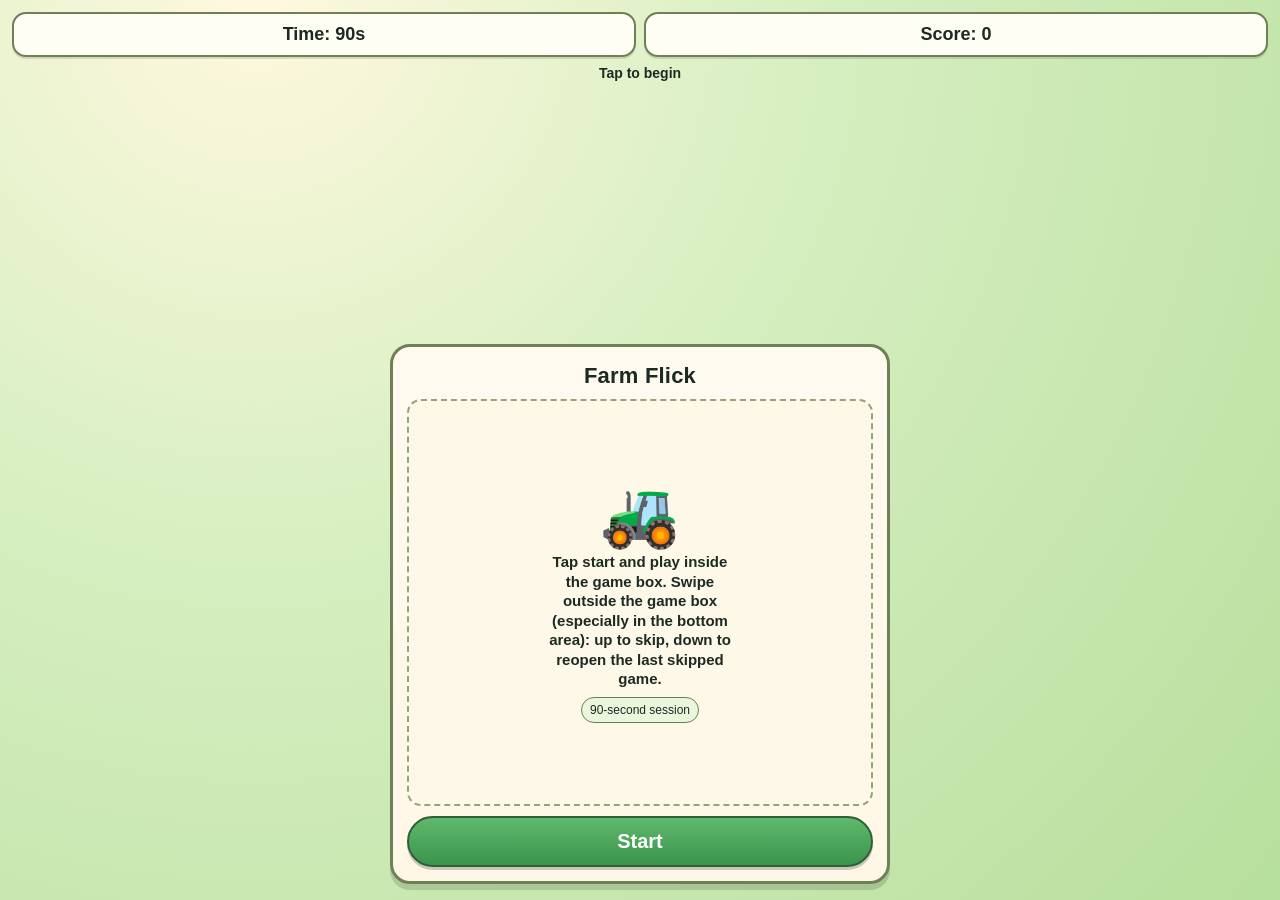
==== commit ed9df33b: "normal timing" ====
--- a/src/index.html
+++ b/src/index.html
@@ -1786,7 +1786,7 @@
 <body>
   <main class="app">
     <section class="hud">
-      <div class="pill">Time: <span id="timer">105</span>s</div>
+      <div class="pill">Time: <span id="timer">90</span>s</div>
       <div class="pill">Score: <span id="score">0</span></div>
     </section>
     <div class="status" id="status">Tap to begin</div>
